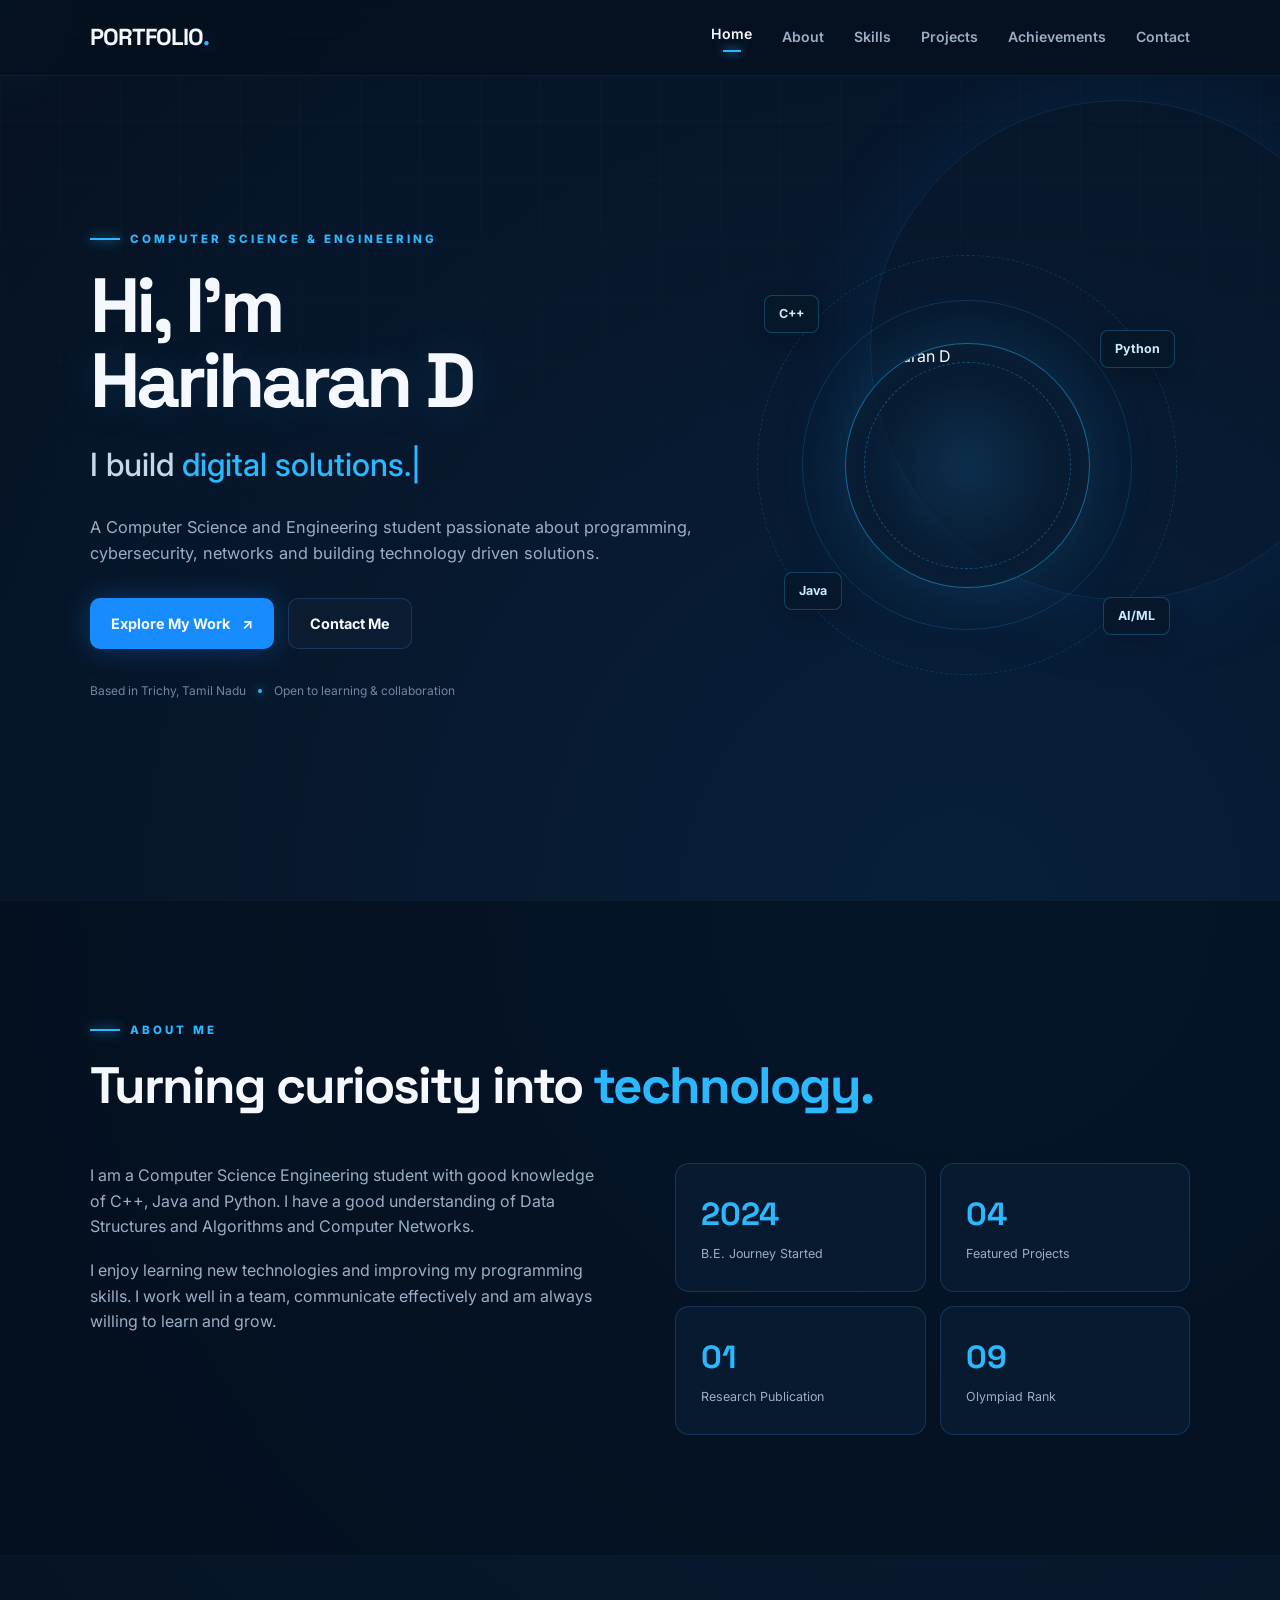
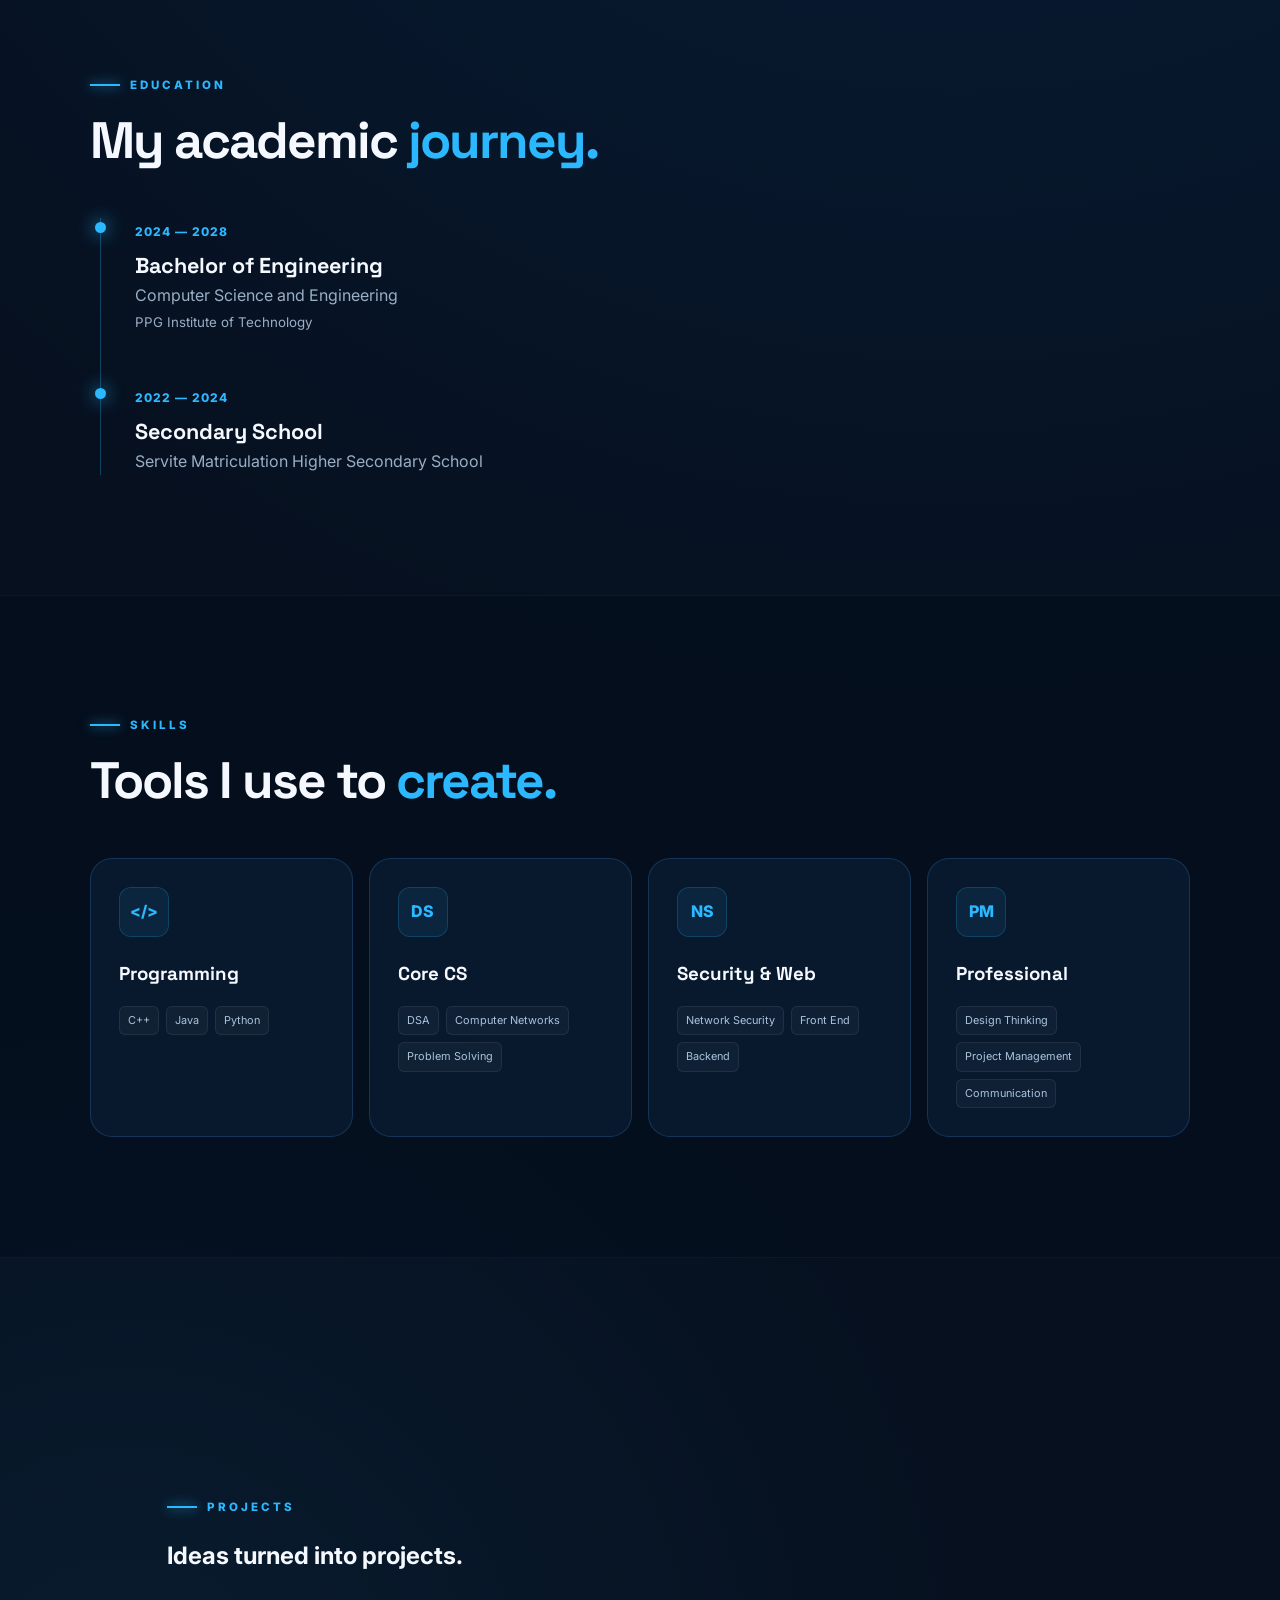
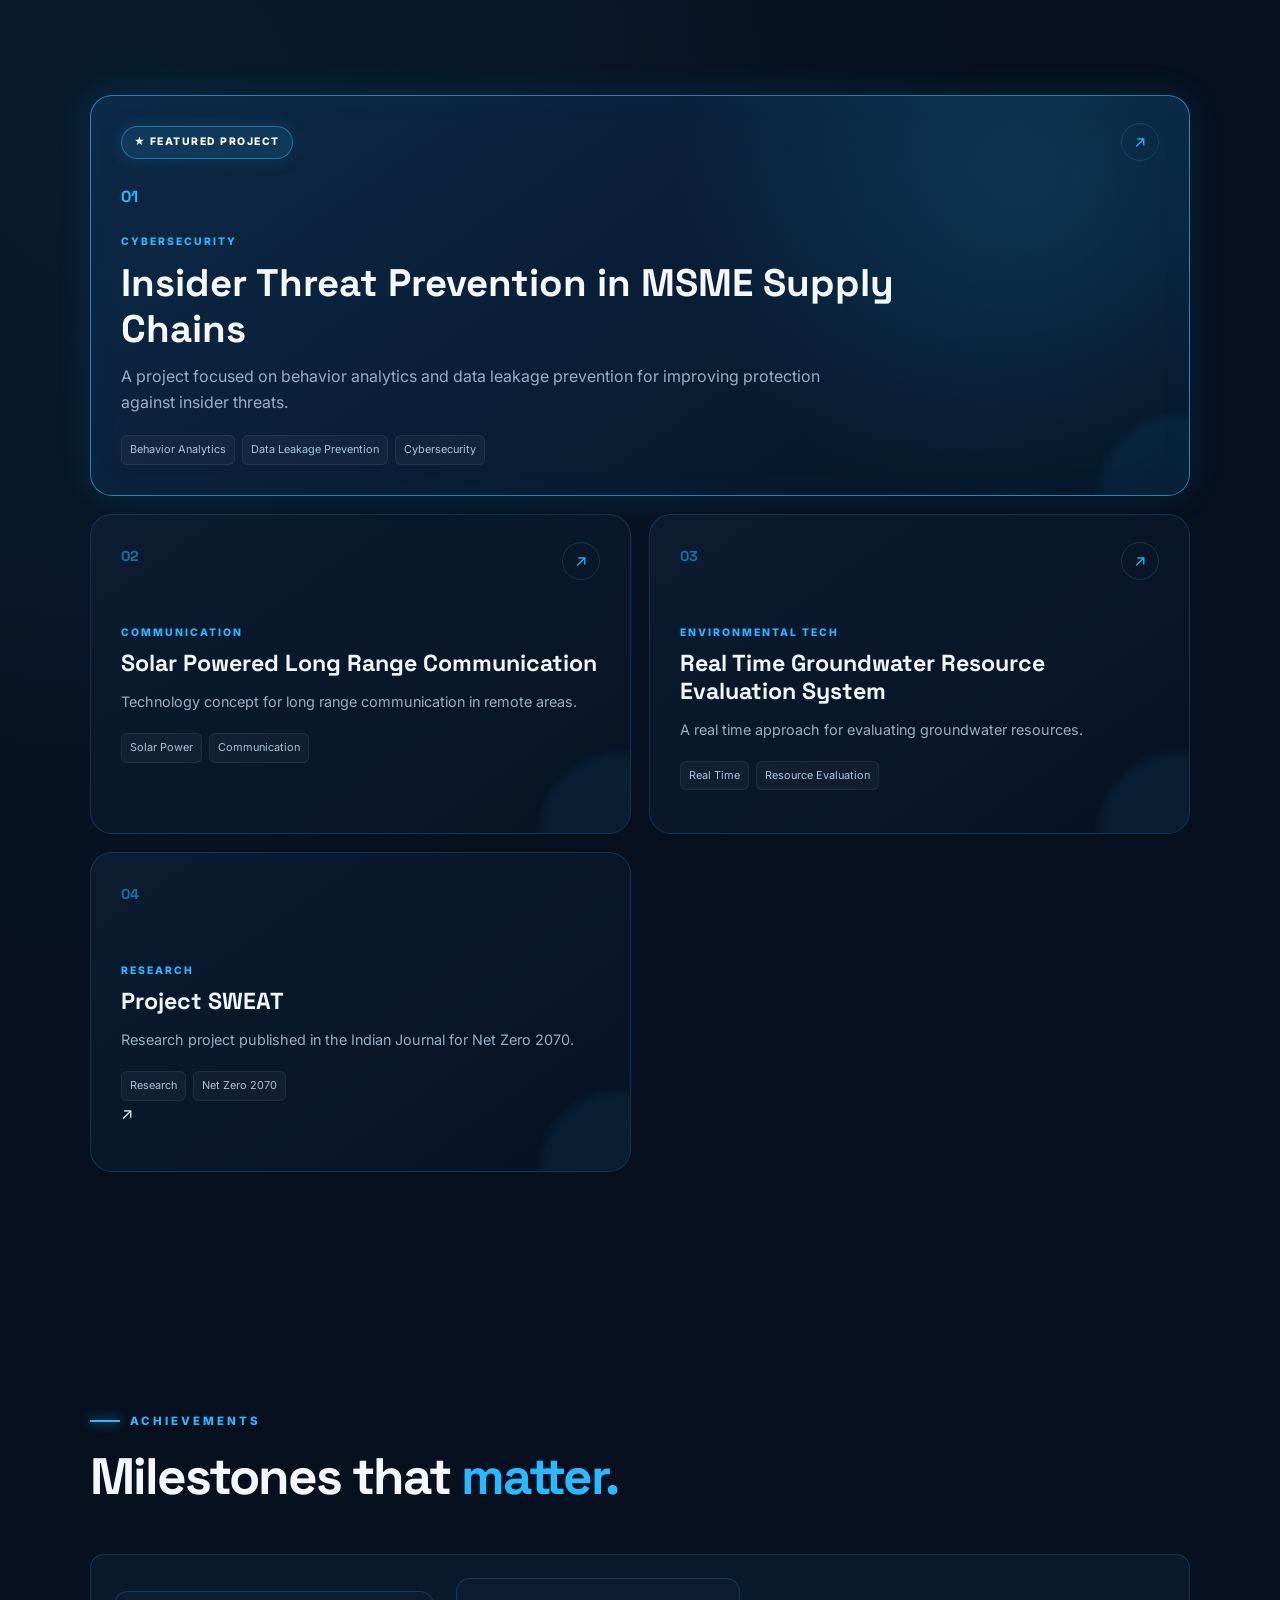
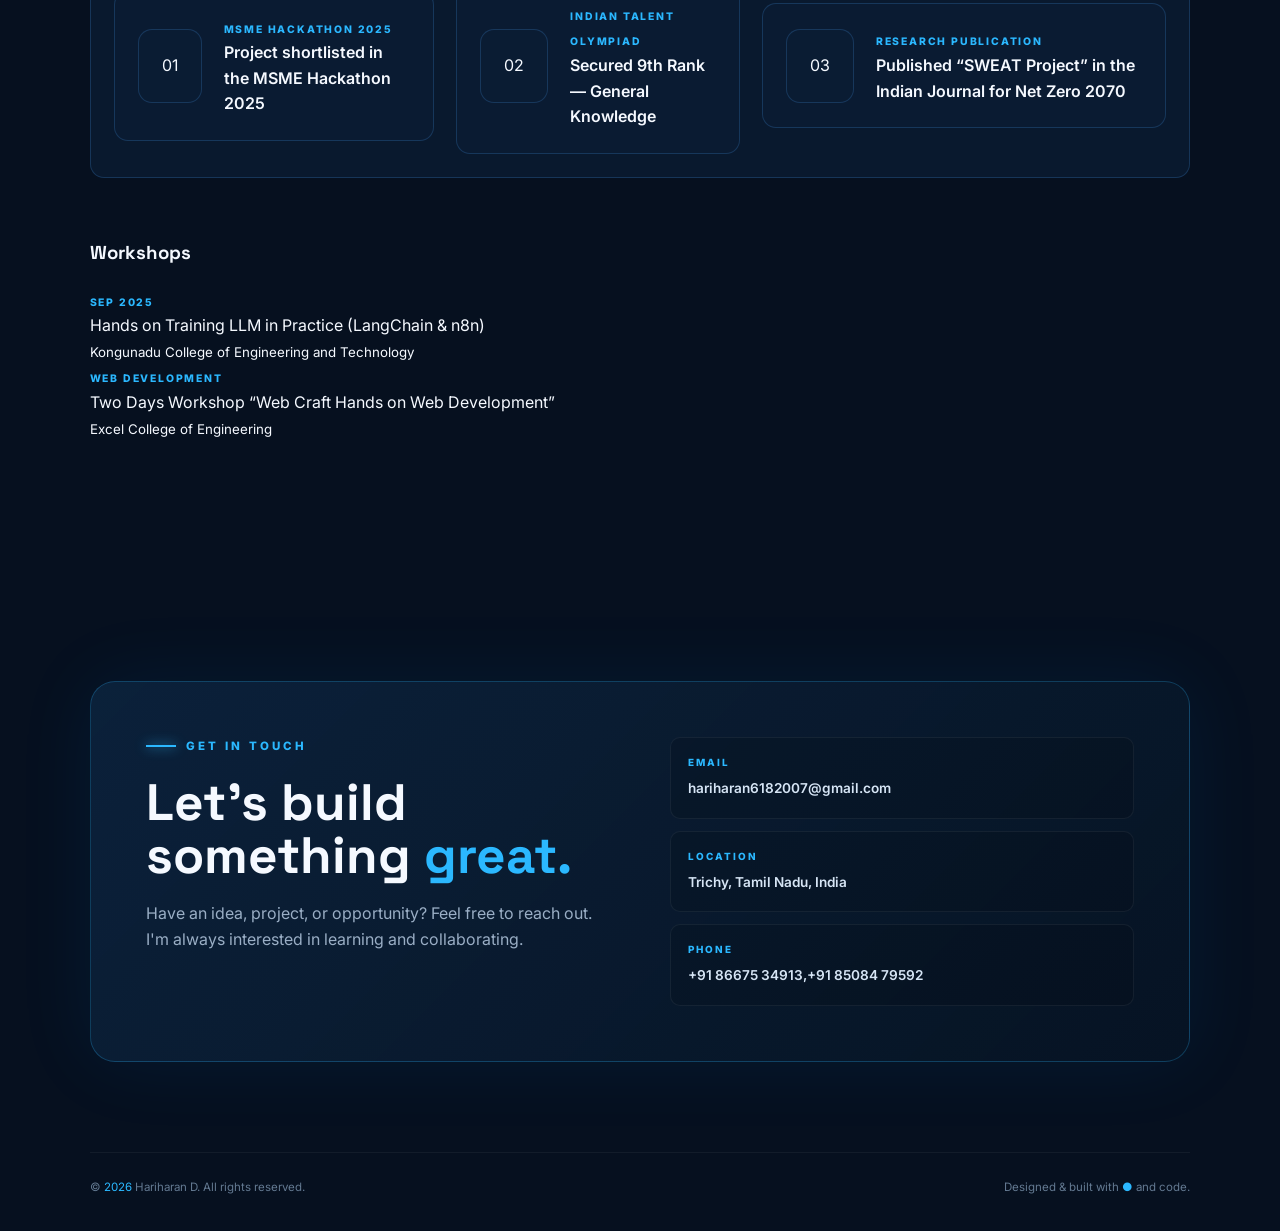
==== index.html @ b992d8aa "Add files via upload" ====
<!DOCTYPE html>
<html lang="en">
<head>
  <meta charset="UTF-8">
  <meta name="viewport" content="width=device-width, initial-scale=1.0">
  <meta name="description" content="Hariharan D - Computer Science and Engineering student portfolio">
  <title>Hariharan D | Portfolio</title>
  <link rel="preconnect" href="https://fonts.googleapis.com">
  <link rel="preconnect" href="https://fonts.gstatic.com" crossorigin>
  <link href="https://fonts.googleapis.com/css2?family=Inter:wght@400;500;600;700;800&family=Space+Grotesk:wght@500;600;700&display=swap" rel="stylesheet">
  <link rel="stylesheet" href="style.css">
</head>
<body>
  <div class="cursor-glow"></div>
  <header class="header">
    <a href="#home" class="logo">PORTFOLIO<span>.</span></a>
    <button class="menu-toggle" aria-label="Toggle navigation">
      <span></span><span></span><span></span>
    </button>
    <nav class="nav">
      <a href="#home" class="active">Home</a>
      <a href="#about">About</a>
      <a href="#skills">Skills</a>
      <a href="#projects">Projects</a>
      <a href="#achievements">Achievements</a>
      <a href="#contact">Contact</a>
    </nav>
  </header>
  <main>
    <!-- HERO -->
    <section id="home" class="hero section">
      <div class="hero-bg-grid"></div>
      <div class="hero-content reveal">
        <p class="eyebrow"><span></span> COMPUTER SCIENCE & ENGINEERING</p>
        <h1>Hi, I'm <strong>Hariharan D</strong></h1>
        <h2>I build <span id="typed-text"></span><span class="typing-cursor">|</span></h2>
        <p class="hero-description">
          A Computer Science and Engineering student passionate about programming,
          cybersecurity, networks and building technology driven solutions.
        </p>
        <div class="hero-buttons">
          <a href="#projects" class="btn btn-primary">Explore My Work <span>↗</span></a>
          <a href="#contact" class="btn btn-outline">Contact Me</a>
        </div>
        <div class="quick-links">
          <span>Based in Trichy, Tamil Nadu</span>
          <span class="dot"></span>
          <span>Open to learning & collaboration</span>
        </div>
      </div>
      <div class="hero-card reveal">
        <div class="orbit orbit-one"></div>
        <div class="orbit orbit-two"></div>
        <div class="profile-core">
          <img src="images/profile.png" alt="Hariharan D" class="profile-image">
          <div class="core-ring"></div>
        </div>
        <div class="floating-tag tag-one">C++</div>
        <div class="floating-tag tag-two">Python</div>
        <div class="floating-tag tag-three">Java</div>
        <div class="floating-tag tag-four">AI/ML</div>
      </div>
    </section>
    <!-- ABOUT -->
    <section id="about" class="section section-alt">
      <div class="section-heading reveal">
        <p class="eyebrow"><span></span> ABOUT ME</p>
        <h2>Turning curiosity into <span>technology.</span></h2>
      </div>
      <div class="about-grid">
        <div class="about-text reveal">
          <p>
            I am a Computer Science Engineering student with good knowledge of
            C++, Java and Python. I have a good understanding of Data Structures
            and Algorithms and Computer Networks.
          </p>
          <p>
            I enjoy learning new technologies and improving my programming skills.
            I work well in a team, communicate effectively and am always willing
            to learn and grow.
          </p>
        </div>
        <div class="about-stats reveal">
          <div class="stat-card">
            <span class="stat-number">2024</span>
            <span class="stat-label">B.E. Journey Started</span>
          </div>
          <div class="stat-card">
            <span class="stat-number">04</span>
            <span class="stat-label">Featured Projects</span>
          </div>
          <div class="stat-card">
            <span class="stat-number">01</span>
            <span class="stat-label">Research Publication</span>
          </div>
          <div class="stat-card">
            <span class="stat-number">09</span>
            <span class="stat-label">Olympiad Rank</span>
          </div>
        </div>
      </div>
    </section>
    <!-- EDUCATION -->
    <section id="education" class="section">
      <div class="section-heading reveal">
        <p class="eyebrow"><span></span> EDUCATION</p>
        <h2>My academic <span>journey.</span></h2>
      </div>
      <div class="timeline reveal">
        <div class="timeline-item">
          <div class="timeline-dot"></div>
          <div class="timeline-content">
            <span class="timeline-year">2024 — 2028</span>
            <h3>Bachelor of Engineering</h3>
            <p>Computer Science and Engineering</p>
            <small>PPG Institute of Technology</small>
          </div>
        </div>
        <div class="timeline-item">
          <div class="timeline-dot"></div>
          <div class="timeline-content">
            <span class="timeline-year">2022 — 2024</span>
            <h3>Secondary School</h3>
            <p>Servite Matriculation Higher Secondary School</p>
          </div>
        </div>
      </div>
    </section>
    <!-- SKILLS -->
    <section id="skills" class="section section-alt">
      <div class="section-heading reveal">
        <p class="eyebrow"><span></span> SKILLS</p>
        <h2>Tools I use to <span>create.</span></h2>
      </div>
      <div class="skills-grid">
        <div class="skill-card reveal">
          <div class="skill-icon">&lt;/&gt;</div>
          <h3>Programming</h3>
          <div class="skill-tags">
            <span>C++</span><span>Java</span><span>Python</span>
          </div>
        </div>
        <div class="skill-card reveal">
          <div class="skill-icon">DS</div>
          <h3>Core CS</h3>
          <div class="skill-tags">
            <span>DSA</span><span>Computer Networks</span><span>Problem Solving</span>
          </div>
        </div>
        <div class="skill-card reveal">
          <div class="skill-icon">NS</div>
          <h3>Security & Web</h3>
          <div class="skill-tags">
            <span>Network Security</span><span>Front End</span><span>Backend</span>
          </div>
        </div>
        <div class="skill-card reveal">
          <div class="skill-icon">PM</div>
          <h3>Professional</h3>
          <div class="skill-tags">
            <span>Design Thinking</span><span>Project Management</span><span>Communication</span>
          </div>
        </div>
      </div>
    </section>
    <!-- PROJECTS -->
    <section id="projects" class="section">
      <div class="section heading reveal">
        <p class="eyebrow"><span></span> PROJECTS</p>
        <h2>Ideas turned into <span>projects.</span></h2>
      </div>
      <div class="projects-grid">
        <article class="project-card featured reveal">
    <div class="featured-badge">★ FEATURED PROJECT</div>
    <div class="project-number">01</div>
          <div class="project-content">
            <span class="project-category">CYBERSECURITY</span>
            <h3>Insider Threat Prevention in MSME Supply Chains</h3>
            <p>
              A project focused on behavior analytics and data leakage prevention
              for improving protection against insider threats.
            </p>
            <div class="project-tags">
              <span>Behavior Analytics</span>
              <span>Data Leakage Prevention</span>
              <span>Cybersecurity</span>
            </div>
          </div>
          <div class="project-arrow">↗</div>
        </article>
        <article class="project-card reveal">
          <div class="project-number">02</div>
          <div class="project-content">
            <span class="project-category">COMMUNICATION</span>
            <h3>Solar Powered Long Range Communication</h3>
            <p>Technology concept for long range communication in remote areas.</p>
            <div class="project-tags">
              <span>Solar Power</span><span>Communication</span>
            </div>
          </div>
          <div class="project-arrow">↗</div>
        </article>
        <article class="project-card reveal">
          <div class="project-number">03</div>
          <div class="project-content">
            <span class="project-category">ENVIRONMENTAL TECH</span>
            <h3>Real Time Groundwater Resource Evaluation System</h3>
            <p>A real time approach for evaluating groundwater resources.</p>
            <div class="project-tags">
              <span>Real Time</span><span>Resource Evaluation</span>
            </div>
          </div>
          <div class="project-arrow">↗</div>
        </article>
        <article class="project-card reveal">
          <div class="project-number">04</div>
          <div class="project-content">
            <span class="project-category">RESEARCH</span>
            <h3>Project SWEAT</h3>
            <p>
              Research project published in the Indian Journal for Net Zero 2070.
            </p>
            <div class="project-tags">
              <span>Research</span><span>Net Zero 2070</span>
            </div>
          </div>
          <div class="project arrow">↗</div>
        </article>
      </div>
    </section>
    <!-- ACHIEVEMENTS -->
    <section id="achievements" class="section section alt">
      <div class="section-heading reveal">
        <p class="eyebrow"><span></span> ACHIEVEMENTS</p>
        <h2>Milestones that <span>matter.</span></h2>
      </div>
      <div class="achievement list">
        <div class="achievement reveal">
          <div class="achievement icon">01</div>
          <div>
            <span>MSME HACKATHON 2025</span>
            <h3>Project shortlisted in the MSME Hackathon 2025</h3>
          </div>
        </div>
        <div class="achievement reveal">
          <div class="achievement icon">02</div>
          <div>
            <span>INDIAN TALENT OLYMPIAD</span>
            <h3>Secured 9th Rank — General Knowledge</h3>
          </div>
        </div>
        <div class="achievement reveal">
          <div class="achievement icon">03</div>
          <div>
            <span>RESEARCH PUBLICATION</span>
            <h3>Published “SWEAT Project” in the Indian Journal for Net Zero 2070</h3>
          </div>
        </div>
      </div>
      <div class="workshops reveal">
        <h3>Workshops</h3>
        <div class="workshop grid">
          <div>
            <span>SEP 2025</span>
            <p>Hands on Training LLM in Practice (LangChain & n8n)</p>
            <small>Kongunadu College of Engineering and Technology</small>
          </div>
          <div>
            <span>WEB DEVELOPMENT</span>
            <p>Two Days Workshop  “Web Craft Hands on Web Development”</p>
            <small>Excel College of Engineering</small>
          </div>
        </div>
      </div>
    </section>
    <!-- CONTACT -->
    <section id="contact" class="section contact-section">
      <div class="contact-box reveal">
        <div class="contact-copy">
          <p class="eyebrow"><span></span> GET IN TOUCH</p>
          <h2>Let's build something <span>great.</span></h2>
          <p>
            Have an idea, project, or opportunity? Feel free to reach out.
            I'm always interested in learning and collaborating.
          </p>
        </div>
        <div class="contact-details">
          <a href="mailto:hariharan6182007@gmail.com" class="contact-item">
            <span class="contact-label">EMAIL</span>
            <strong>hariharan6182007@gmail.com</strong>
          </a>
          <div class="contact-item">
            <span class="contact-label">LOCATION</span>
            <strong>Trichy, Tamil Nadu, India</strong>
          </div>
          <div class="contact-item">
            <span class="contact-label">PHONE</span>
            <strong>+91 86675 34913,+91 85084 79592</strong>
          </div>
        </div>
      </div>
    </section>
  </main>
  <footer class="footer">
    <div>© <span id="year"></span> Hariharan D. All rights reserved.</div>
    <div>Designed & built with <span>●</span> and code.</div>
  </footer>
  <script src="script.js"></script>
</body>
</html>
---- style.css ----
:root {
  --bg:#06101f; --bg-soft:#09182b; --card:rgba(12,30,53,.72); --blue:#168cff;
  --neon:#2bb8ff; --white:#f5f9ff; --muted:#9aaec5; --border:rgba(74,163,255,.2);
  --shadow:0 20px 60px rgba(0,100,255,.12); --radius:22px;
}
*{margin:0;padding:0;box-sizing:border-box;scroll-behavior:smooth}
html{overflow-x:hidden} body{background:radial-gradient(circle at 75% 15%,rgba(22,140,255,.12),transparent 28%),radial-gradient(circle at 10% 55%,rgba(43,184,255,.07),transparent 25%),var(--bg);color:var(--white);font-family:"Inter",sans-serif;line-height:1.6;overflow-x:hidden}
body::before{content:"";position:fixed;inset:0;pointer-events:none;background-image:linear-gradient(rgba(255,255,255,.018) 1px,transparent 1px),linear-gradient(90deg,rgba(255,255,255,.018) 1px,transparent 1px);background-size:60px 60px;mask-image:linear-gradient(to bottom,black,transparent 85%);z-index:-1}
a{color:inherit;text-decoration:none}
.header{position:fixed;top:0;left:0;width:100%;height:76px;padding:0 7%;display:flex;align-items:center;justify-content:space-between;background:rgba(6,16,31,.76);backdrop-filter:blur(18px);border-bottom:1px solid rgba(255,255,255,.05);z-index:1000}
.logo{font-family:"Space Grotesk",sans-serif;font-size:1.45rem;font-weight:700;letter-spacing:-1px}.logo span{color:var(--neon);text-shadow:0 0 18px rgba(43,184,255,.75)}
.nav{display:flex;align-items:center;gap:30px}.nav a{color:var(--muted);font-size:.88rem;font-weight:600;transition:.25s}.nav a:hover,.nav a.active{color:var(--white)}.nav a.active::after{content:"";display:block;width:18px;height:2px;margin:4px auto 0;background:var(--neon);box-shadow:0 0 10px var(--neon)}
.menu-toggle{display:none;background:none;border:0;cursor:pointer}.menu-toggle span{display:block;width:26px;height:2px;margin:5px;background:var(--white)}
.section{position:relative;width:min(1180px,86%);margin:auto;padding:120px 0}.hero{min-height:100vh;display:grid;grid-template-columns:1.15fr .85fr;align-items:center;gap:50px;padding-top:150px}.hero-bg-grid{position:absolute;width:500px;height:500px;right:-180px;top:100px;border:1px solid rgba(43,184,255,.13);border-radius:50%;box-shadow:0 0 100px rgba(22,140,255,.1)}
.hero-content{position:relative;z-index:2}.eyebrow{color:var(--neon);font-size:.72rem;letter-spacing:3px;font-weight:800;display:flex;align-items:center;gap:10px;margin-bottom:20px}.eyebrow span{width:30px;height:2px;background:var(--neon);box-shadow:0 0 12px var(--neon)}
.hero h1{font-family:"Space Grotesk",sans-serif;font-size:clamp(3rem,6vw,5.8rem);line-height:.98;letter-spacing:-4px;margin-bottom:20px}.hero h1 strong{display:block;color:var(--white);text-shadow:0 0 40px rgba(43,184,255,.15)}.hero h2{color:#c5d7eb;font-size:clamp(1.35rem,2.5vw,2rem);font-weight:500;margin-bottom:24px}.hero h2 span:first-of-type{color:var(--neon)}.typing-cursor{color:var(--neon);animation:blink .7s infinite}@keyframes blink{50%{opacity:0}}
.hero-description{max-width:640px;color:var(--muted);font-size:1.02rem;margin-bottom:32px}.hero-buttons{display:flex;gap:14px;flex-wrap:wrap}.btn{display:inline-flex;align-items:center;gap:12px;padding:13px 21px;border-radius:10px;font-weight:700;font-size:.9rem;transition:.3s}.btn-primary{background:var(--blue);box-shadow:0 0 28px rgba(22,140,255,.3)}.btn-primary:hover{transform:translateY(-3px);box-shadow:0 0 38px rgba(43,184,255,.5)}.btn-outline{border:1px solid var(--border);color:var(--white);background:rgba(255,255,255,.02)}.btn-outline:hover{border-color:var(--neon);background:rgba(43,184,255,.06)}
.quick-links{display:flex;align-items:center;gap:12px;margin-top:32px;color:#7087a0;font-size:.75rem}.dot{width:4px;height:4px;background:var(--neon);border-radius:50%;box-shadow:0 0 10px var(--neon)}
.hero-card{position:relative;min-height:450px;display:grid;place-items:center}.profile-core{width:245px;height:245px;display:grid;place-items:center;border:1px solid rgba(43,184,255,.5);border-radius:50%;background:radial-gradient(circle,rgba(43,184,255,.13),rgba(9,24,43,.7) 65%);box-shadow:0 0 70px rgba(43,184,255,.16),inset 0 0 50px rgba(43,184,255,.08);position:relative;z-index:2;overflow:hidden}.profile-image{width:100%;height:100%;border-radius:50%;object-fit:cover;object-position:center top;display:block}.initials{display:none}.core-ring{position:absolute;inset:18px;border:1px dashed rgba(43,184,255,.35);border-radius:50%;animation:spin 18s linear infinite;pointer-events:none}@keyframes spin{to{transform:rotate(360deg)}}
.orbit{position:absolute;border:1px solid rgba(43,184,255,.18);border-radius:50%}.orbit-one{width:330px;height:330px}.orbit-two{width:420px;height:420px;border-style:dashed}.floating-tag{position:absolute;padding:8px 14px;border:1px solid rgba(43,184,255,.28);border-radius:8px;background:rgba(8,24,43,.9);color:#cceaff;font-size:.78rem;font-weight:700;box-shadow:0 8px 25px rgba(0,0,0,.2);animation:float 4s ease-in-out infinite}.tag-one{top:55px;left:20px}.tag-two{top:90px;right:15px;animation-delay:.7s}.tag-three{bottom:80px;left:40px;animation-delay:1.3s}.tag-four{bottom:55px;right:20px;animation-delay:1.9s}@keyframes float{50%{transform:translateY(-10px)}}
.section-alt{width:100%;padding-left:7%;padding-right:7%;background:rgba(5,15,28,.58);border-top:1px solid rgba(255,255,255,.035);border-bottom:1px solid rgba(255,255,255,.035)}.section-alt>*{width:min(1180px,100%);margin-left:auto;margin-right:auto}.section-heading{margin-bottom:50px}.section-heading h2{font-family:"Space Grotesk",sans-serif;font-size:clamp(2rem,4vw,3.4rem);line-height:1.05;letter-spacing:-2px}.section-heading h2 span{color:var(--neon)}
.about-grid{display:grid;grid-template-columns:1fr 1fr;gap:70px;align-items:start}.about-text p{color:var(--muted);font-size:1rem;margin-bottom:18px;max-width:620px}.about-stats{display:grid;grid-template-columns:repeat(2,1fr);gap:14px}.stat-card{padding:25px;border:1px solid var(--border);background:var(--card);border-radius:14px}.stat-number{display:block;font-family:"Space Grotesk",sans-serif;font-size:2rem;color:var(--neon);font-weight:700}.stat-label{color:var(--muted);font-size:.78rem}
.timeline{position:relative;max-width:820px;margin-left:10px;padding-left:34px;border-left:1px solid rgba(43,184,255,.3)}.timeline-item{position:relative;margin-bottom:50px}.timeline-item:last-child{margin-bottom:0}.timeline-dot{position:absolute;left:-40px;top:4px;width:11px;height:11px;background:var(--neon);border-radius:50%;box-shadow:0 0 18px var(--neon)}.timeline-year{color:var(--neon);font-size:.75rem;font-weight:800;letter-spacing:1px}.timeline-content h3{font-family:"Space Grotesk",sans-serif;font-size:1.35rem;margin-top:5px}.timeline-content p,.timeline-content small{color:var(--muted)}
.skills-grid{display:grid;grid-template-columns:repeat(4,1fr);gap:16px}.skill-card{padding:28px;border:1px solid var(--border);background:var(--card);border-radius:var(--radius);transition:.3s}.skill-card:hover,.project-card:hover,.stat-card:hover{transform:translateY(-7px);border-color:rgba(43,184,255,.5);box-shadow:var(--shadow)}.skill-icon{width:50px;height:50px;display:grid;place-items:center;border-radius:12px;color:var(--neon);background:rgba(43,184,255,.08);border:1px solid rgba(43,184,255,.2);font-weight:800;margin-bottom:22px}.skill-card h3{margin-bottom:17px;font-family:"Space Grotesk",sans-serif}.skill-tags,.project-tags{display:flex;flex-wrap:wrap;gap:7px}.skill-tags span,.project-tags span{color:#a9c4dc;background:rgba(255,255,255,.035);border:1px solid rgba(255,255,255,.07);padding:5px 8px;border-radius:6px;font-size:.68rem}
.projects-grid{display:grid;grid-template-columns:repeat(2,1fr);gap:18px}.project-card{position:relative;min-height:320px;padding:30px;overflow:hidden;border:1px solid var(--border);background:linear-gradient(145deg,rgba(12,30,53,.82),rgba(7,20,36,.75));border-radius:var(--radius);transition:.35s}.project-card.featured{grid-column:span 2;min-height:290px}.project-card::after{content:"";position:absolute;width:160px;height:160px;right:-70px;bottom:-80px;background:var(--neon);opacity:.07;border-radius:50%;filter:blur(5px)}.project-number{color:rgba(43,184,255,.55);font-family:"Space Grotesk",sans-serif;font-weight:700;font-size:.9rem;margin-bottom:50px}.project-category{color:var(--neon);font-size:.65rem;letter-spacing:2px;font-weight:800}.project-content h3{max-width:600px;margin:7px 0 12px;font-family:"Space Grotesk",sans-serif;font-size:1.45rem;line-height:1.2}.project-content p{max-width:620px;color:var(--muted);font-size:.9rem;margin-bottom:20px}.project-arrow{position:absolute;top:27px;right:30px;width:38px;height:38px;display:grid;place-items:center;border:1px solid var(--border);border-radius:50%;color:var(--neon)}
.achievement-list{display:grid;gap:12px}.achievement{display:flex;align-items:center;gap:22px;padding:23px;border:1px solid var(--border);background:var(--card);border-radius:14px}.achievement-icon{min-width:46px;height:46px;display:grid;place-items:center;border:1px solid rgba(43,184,255,.3);border-radius:10px;color:var(--neon);font-size:.75rem;font-weight:800}.achievement span,.workshops span{color:var(--neon);font-size:.65rem;letter-spacing:1.8px;font-weight:800}.achievement h3{font-size:1rem;font-weight:600}.workshops{margin-top:60px}.workshops>h3{font-family:"Space Grotesk",sans-serif;margin-bottom:20px}.workshop-grid{display:grid;grid-template-columns:1fr 1fr;gap:15px}.workshop-grid>div{padding:23px;border:1px solid var(--border);border-radius:14px;background:rgba(255,255,255,.015)}.workshop-grid p{margin:8px 0;font-weight:600}.workshop-grid small{color:var(--muted)}
.contact-section{padding-bottom:90px}.contact-box{display:grid;grid-template-columns:1fr 1fr;gap:60px;padding:55px;border:1px solid rgba(43,184,255,.25);background:linear-gradient(135deg,rgba(13,39,68,.75),rgba(7,20,36,.9));border-radius:25px;box-shadow:0 0 80px rgba(22,140,255,.08)}.contact-copy h2{font-family:"Space Grotesk",sans-serif;font-size:clamp(2rem,4vw,3.2rem);line-height:1.05;margin-bottom:18px}.contact-copy h2 span{color:var(--neon)}.contact-copy>p:last-child{color:var(--muted);max-width:500px}.contact-details{display:grid;gap:12px;align-content:center}.contact-item{padding:17px;border:1px solid rgba(255,255,255,.06);border-radius:10px;background:rgba(0,0,0,.12)}.contact-item:hover{border-color:rgba(43,184,255,.3)}.contact-label{display:block;color:var(--neon);font-size:.62rem;letter-spacing:2px;font-weight:800;margin-bottom:4px}.contact-item strong{font-size:.85rem;font-weight:600;color:#d6e5f5}
.footer{width:86%;margin:auto;padding:25px 0 35px;display:flex;justify-content:space-between;color:#637991;font-size:.72rem;border-top:1px solid rgba(255,255,255,.05)}.footer span{color:var(--neon)}.reveal{opacity:0;transform:translateY(25px);transition:opacity .8s ease,transform .8s ease}.reveal.visible{opacity:1;transform:translateY(0)}.cursor-glow{position:fixed;width:250px;height:250px;pointer-events:none;border-radius:50%;background:radial-gradient(circle,rgba(43,184,255,.06),transparent 65%);transform:translate(-50%,-50%);z-index:-1}
@media(max-width:950px){.nav{gap:17px}.skills-grid{grid-template-columns:repeat(2,1fr)}.hero{grid-template-columns:1fr;padding-top:140px}.hero-card{min-height:380px}}
@media(max-width:720px){.header{padding:0 6%}.menu-toggle{display:block}.nav{position:absolute;top:76px;left:0;width:100%;padding:25px 7%;display:none;flex-direction:column;align-items:flex-start;background:rgba(6,16,31,.97);border-bottom:1px solid var(--border)}.nav.open{display:flex}.section,.section-alt{width:88%;padding-top:90px;padding-bottom:90px;padding-left:0;padding-right:0}.hero{min-height:auto;padding-top:130px}.hero h1{font-size:clamp(2.8rem,14vw,4.4rem);letter-spacing:-3px}.hero-card{min-height:330px}.profile-core{width:190px;height:190px}.orbit-one{width:260px;height:260px}.orbit-two{width:330px;height:330px}.about-grid,.contact-box{grid-template-columns:1fr;gap:35px}.projects-grid{grid-template-columns:1fr}.project-card.featured{grid-column:span 1}.skills-grid,.workshop-grid{grid-template-columns:1fr}.contact-box{padding:30px}.footer{width:88%;flex-direction:column;gap:7px}}
@media(max-width:430px){.about-stats{grid-template-columns:1fr}.quick-links{flex-direction:column;align-items:flex-start}.dot{display:none}.floating-tag{font-size:.65rem;padding:6px 9px}.tag-one{left:0}.tag-two{right:0}.tag-three{left:10px}.tag-four{right:5px}}
/* =========================
   FEATURED PROJECT
   ========================= */
.project-card.featured {
    grid-column: span 2;
    min-height: 360px;
    border: 1px solid rgba(43, 184, 255, 0.65);
    background:
        radial-gradient(
            circle at 85% 20%,
            rgba(43, 184, 255, 0.16),
            transparent 35%
        ),
        linear-gradient(
            145deg,
            rgba(14, 42, 72, 0.95),
            rgba(5, 20, 38, 0.92)
        );
    box-shadow:
        0 0 35px rgba(43, 184, 255, 0.12),
        inset 0 0 40px rgba(43, 184, 255, 0.03);
}
.project-card.featured:hover {
    transform: translateY(-10px);
    border-color: #2bb8ff;
    box-shadow:
        0 0 25px rgba(43, 184, 255, 0.35),
        0 0 70px rgba(43, 184, 255, 0.18);
}
.featured-badge {
    display: inline-flex;
    align-items: center;
    gap: 7px;
    padding: 7px 12px;
    margin-bottom: 25px;
    color: #ffffff;
    background: rgba(43, 184, 255, 0.12);
    border: 1px solid rgba(43, 184, 255, 0.5);
    border-radius: 20px;

    font-size: 0.65rem;
    font-weight: 800;
    letter-spacing: 1.5px;

    box-shadow: 0 0 18px rgba(43, 184, 255, 0.15);
}
.project-card.featured .project-number {
    margin-bottom: 18px;
    font-size: 1rem;
    color: #2bb8ff;
}
.project-card.featured .project-content h3 {
    font-size: clamp(1.8rem, 3vw, 2.5rem);
    max-width: 800px;
}
.project-card.featured .project-content p {
    font-size: 1rem;
    max-width: 720px;
}
.project-card:not(.featured) {
    transition: 0.35s ease;
}
.project-card:not(.featured):hover {
    transform: translateY(-8px);
    border-color: rgba(43, 184, 255, 0.45);
    box-shadow: 0 15px 45px rgba(43, 184, 255, 0.12);
}
/* Mobile */
@media (max-width: 720px) {
    .project-card.featured {
        grid-column: span 1;
        min-height: 340px;
    }

    .project-card.featured .project-content h3 {
        font-size: 1.6rem;
    }
}
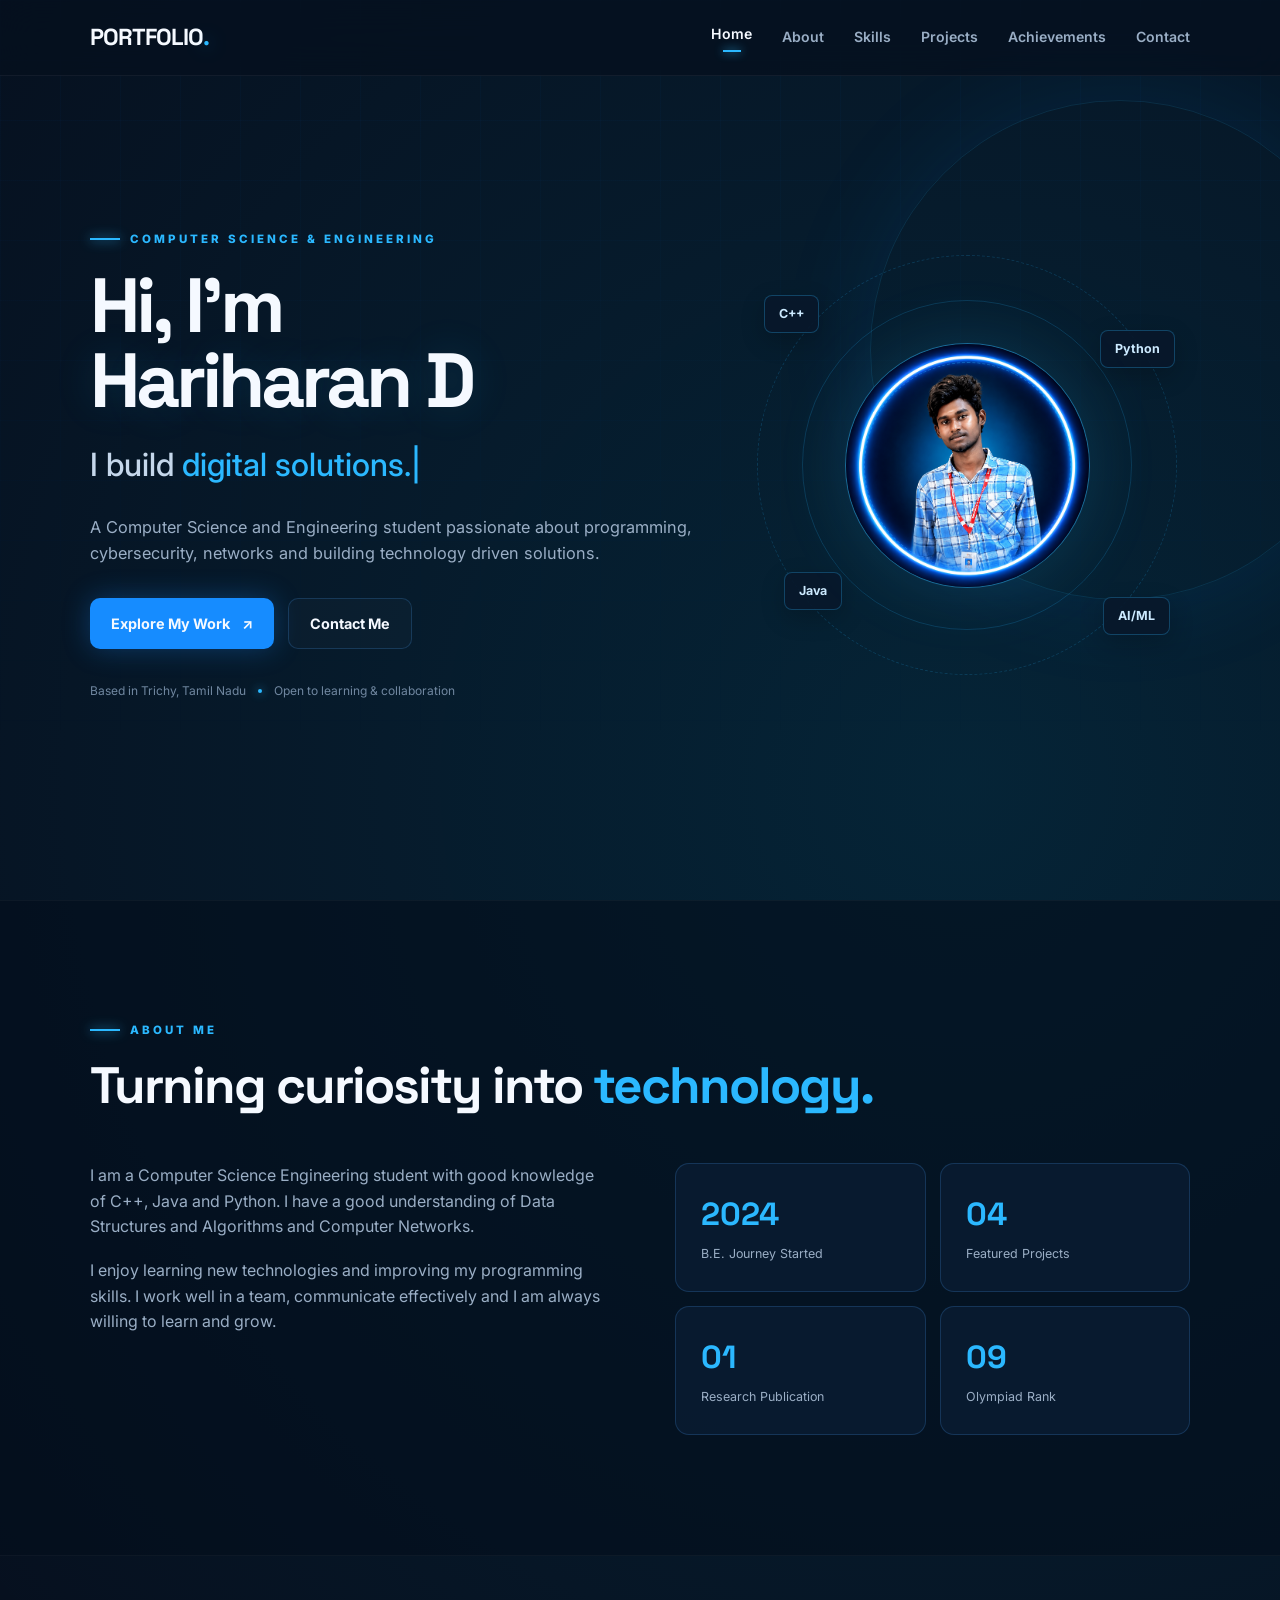
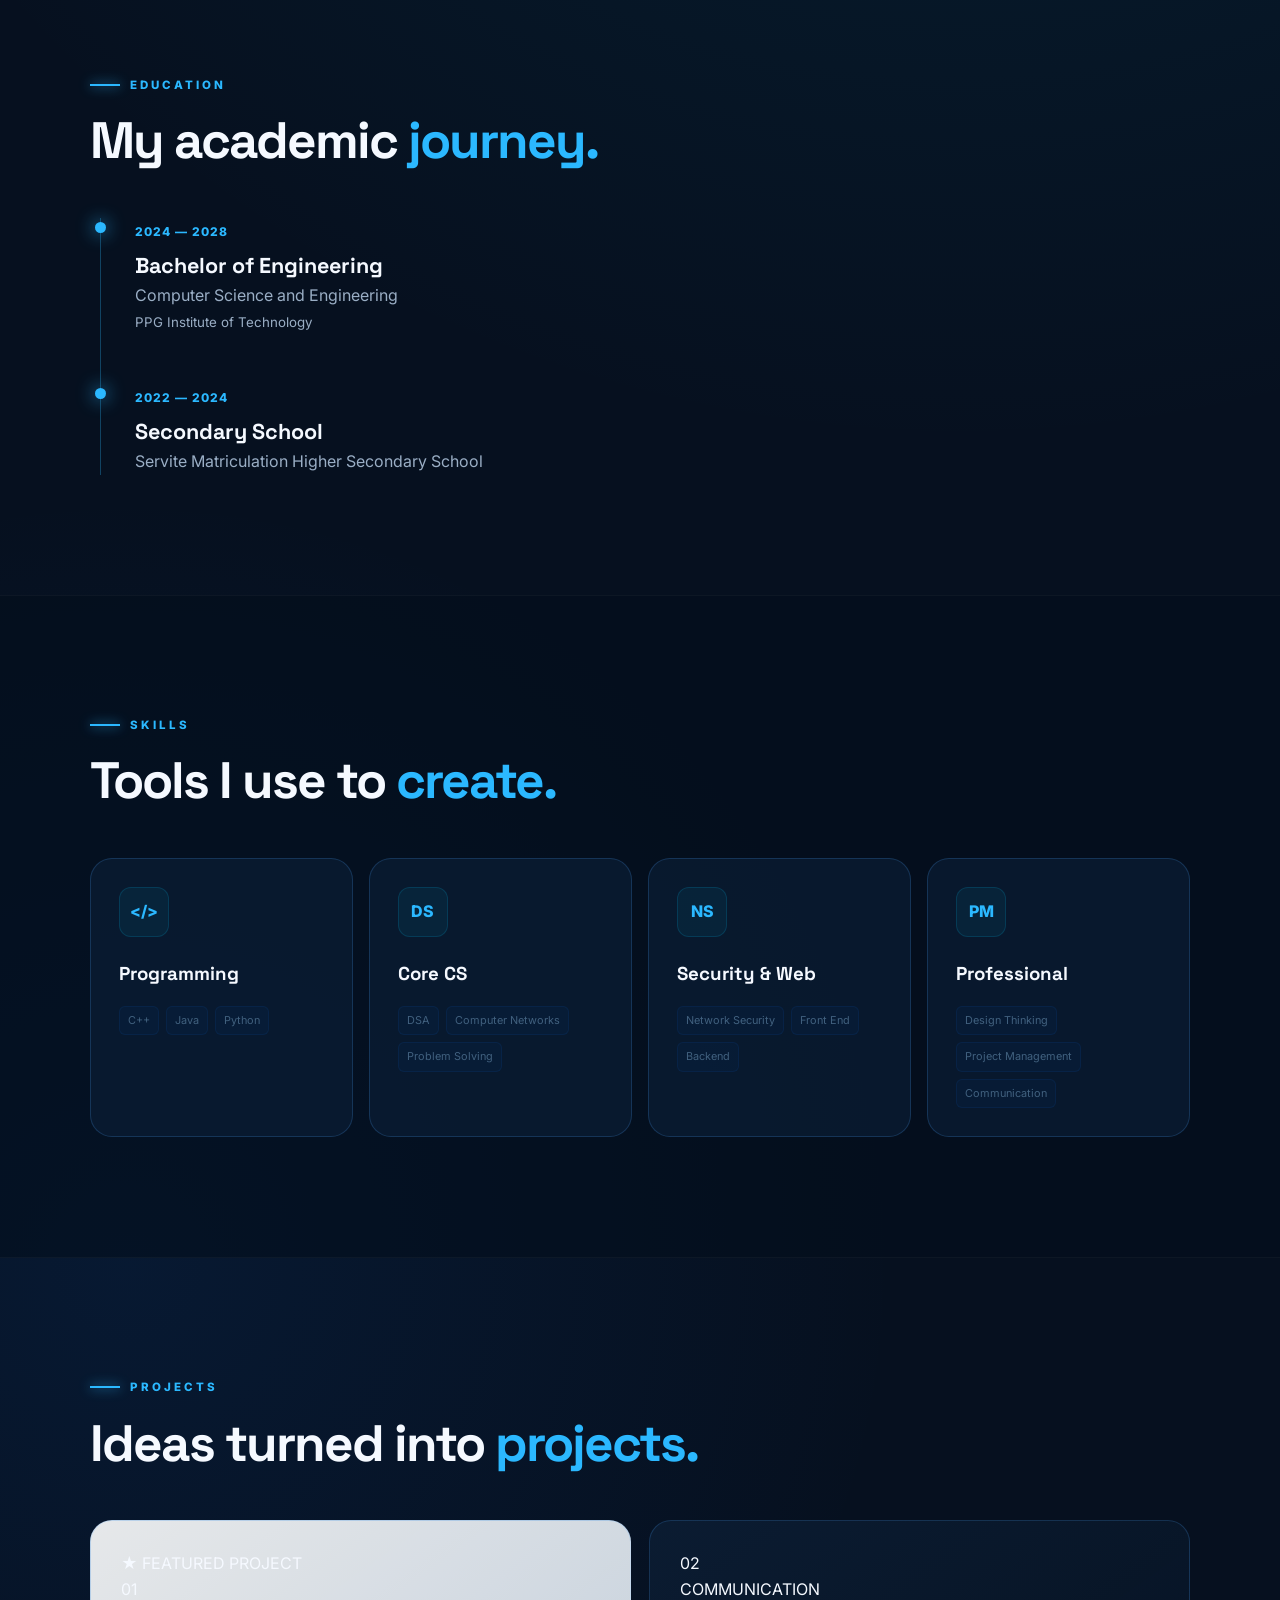
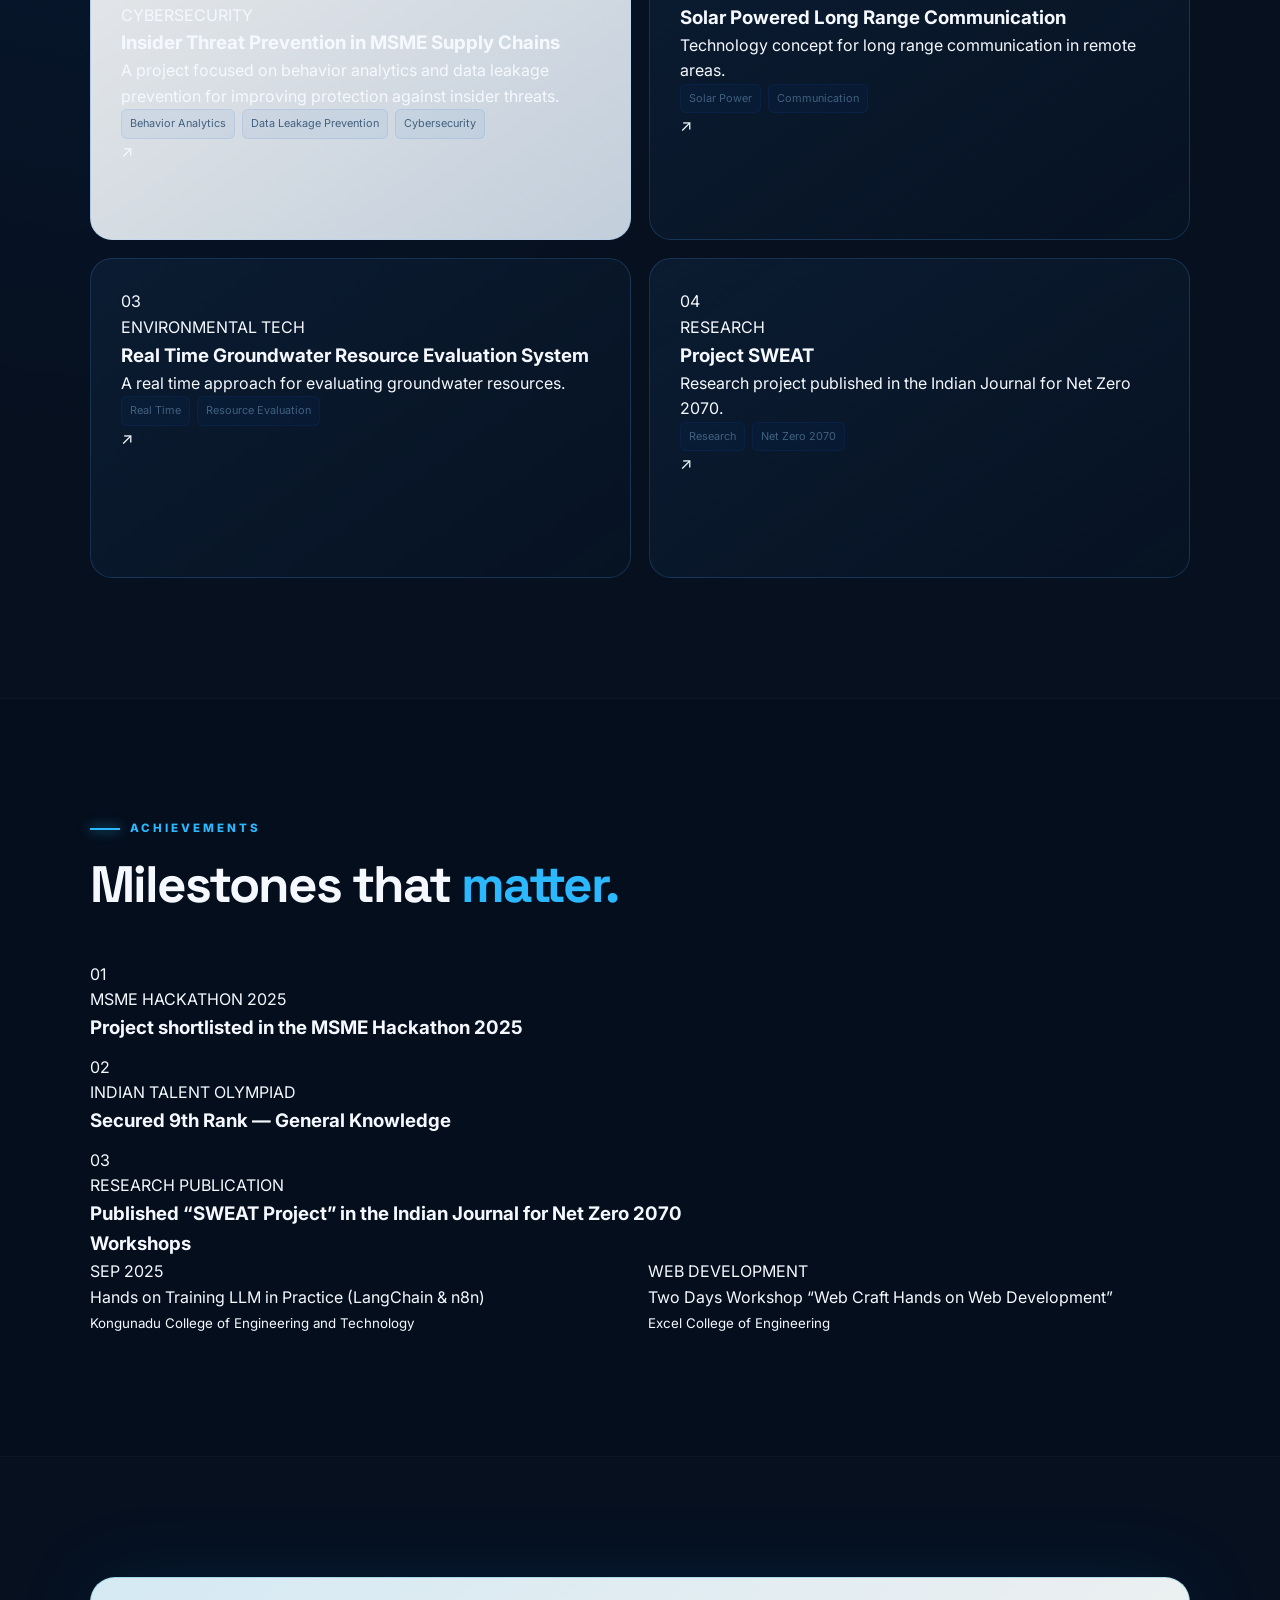
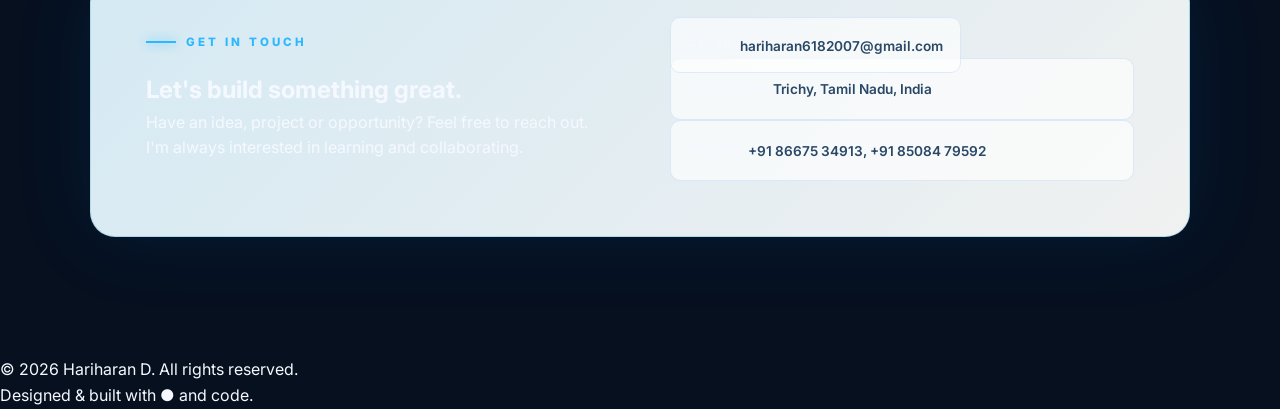
==== commit 512ad793: "Improve portfolio dark theme and responsive layout - Restore consistent dark theme styling - Fix bro" ====
--- a/index.html
+++ b/index.html
@@ -76,7 +76,7 @@
           </p>
           <p>
             I enjoy learning new technologies and improving my programming skills.
-            I work well in a team, communicate effectively and am always willing
+            I work well in a team, communicate effectively and I am always willing
             to learn and grow.
           </p>
         </div>
@@ -165,7 +165,7 @@
     </section>
     <!-- PROJECTS -->
     <section id="projects" class="section">
-      <div class="section heading reveal">
+      <div class="section-heading reveal">
         <p class="eyebrow"><span></span> PROJECTS</p>
         <h2>Ideas turned into <span>projects.</span></h2>
       </div>
@@ -224,33 +224,33 @@
               <span>Research</span><span>Net Zero 2070</span>
             </div>
           </div>
-          <div class="project arrow">↗</div>
+          <div class="project-arrow">↗</div>
         </article>
       </div>
     </section>
     <!-- ACHIEVEMENTS -->
-    <section id="achievements" class="section section alt">
+    <section id="achievements" class="section section-alt">
       <div class="section-heading reveal">
         <p class="eyebrow"><span></span> ACHIEVEMENTS</p>
         <h2>Milestones that <span>matter.</span></h2>
       </div>
-      <div class="achievement list">
+      <div class="achievement-list">
         <div class="achievement reveal">
-          <div class="achievement icon">01</div>
+          <div class="achievement-icon">01</div>
           <div>
             <span>MSME HACKATHON 2025</span>
             <h3>Project shortlisted in the MSME Hackathon 2025</h3>
           </div>
         </div>
         <div class="achievement reveal">
-          <div class="achievement icon">02</div>
+          <div class="achievement-icon">02</div>
           <div>
             <span>INDIAN TALENT OLYMPIAD</span>
             <h3>Secured 9th Rank — General Knowledge</h3>
           </div>
         </div>
         <div class="achievement reveal">
-          <div class="achievement icon">03</div>
+          <div class="achievement-icon">03</div>
           <div>
             <span>RESEARCH PUBLICATION</span>
             <h3>Published “SWEAT Project” in the Indian Journal for Net Zero 2070</h3>
@@ -259,7 +259,7 @@
       </div>
       <div class="workshops reveal">
         <h3>Workshops</h3>
-        <div class="workshop grid">
+        <div class="workshop-grid">
           <div>
             <span>SEP 2025</span>
             <p>Hands on Training LLM in Practice (LangChain & n8n)</p>
@@ -280,7 +280,7 @@
           <p class="eyebrow"><span></span> GET IN TOUCH</p>
           <h2>Let's build something <span>great.</span></h2>
           <p>
-            Have an idea, project, or opportunity? Feel free to reach out.
+            Have an idea, project or opportunity? Feel free to reach out.
             I'm always interested in learning and collaborating.
           </p>
         </div>
@@ -295,7 +295,7 @@
           </div>
           <div class="contact-item">
             <span class="contact-label">PHONE</span>
-            <strong>+91 86675 34913,+91 85084 79592</strong>
+            <strong>+91 86675 34913, +91 85084 79592</strong>
           </div>
         </div>
       </div>
--- a/style.css
+++ b/style.css
@@ -1,27 +1,39 @@
  :root {
   --bg:#06101f; --bg-soft:#09182b; --card:rgba(12,30,53,.72); --blue:#168cff;
   --neon:#2bb8ff; --white:#f5f9ff; --muted:#9aaec5; --border:rgba(74,163,255,.2);
-  --shadow:0 20px 60px rgba(0,100,255,.12); --radius:22px;
+    --shadow:0 20px 60px rgba(0,0,0,.28); --radius:22px;
 }
 *{margin:0;padding:0;box-sizing:border-box;scroll-behavior:smooth}
 html{overflow-x:hidden} body{background:radial-gradient(circle at 75% 15%,rgba(22,140,255,.12),transparent 28%),radial-gradient(circle at 10% 55%,rgba(43,184,255,.07),transparent 25%),var(--bg);color:var(--white);font-family:"Inter",sans-serif;line-height:1.6;overflow-x:hidden}
-body::before{content:"";position:fixed;inset:0;pointer-events:none;background-image:linear-gradient(rgba(255,255,255,.018) 1px,transparent 1px),linear-gradient(90deg,rgba(255,255,255,.018) 1px,transparent 1px);background-size:60px 60px;mask-image:linear-gradient(to bottom,black,transparent 85%);z-index:-1}
+html{overflow-x:hidden} body{background:radial-gradient(circle at 75% 15%,rgba(0,159,199,.14),transparent 28%),radial-gradient(circle at 10% 55%,rgba(18,104,216,.1),transparent 25%),var(--bg);color:var(--white);font-family:"Inter",sans-serif;line-height:1.6;overflow-x:hidden}
+body::before{content:"";position:fixed;inset:0;pointer-events:none;background-image:linear-gradient(rgba(18,104,216,.045) 1px,transparent 1px),linear-gradient(90deg,rgba(18,104,216,.045) 1px,transparent 1px);background-size:60px 60px;mask-image:linear-gradient(to bottom,black,transparent 85%);z-index:-1}
 a{color:inherit;text-decoration:none}
 .header{position:fixed;top:0;left:0;width:100%;height:76px;padding:0 7%;display:flex;align-items:center;justify-content:space-between;background:rgba(6,16,31,.76);backdrop-filter:blur(18px);border-bottom:1px solid rgba(255,255,255,.05);z-index:1000}
+.hero h2{color:#41617f;font-size:clamp(1.35rem,2.5vw,2rem);font-weight:500;margin-bottom:24px}
+.floating-tag{position:absolute;padding:8px 14px;border:1px solid rgba(0,159,199,.28);border-radius:8px;background:rgba(255,255,255,.92);color:#1268a5;font-size:.78rem;font-weight:700;box-shadow:0 8px 25px rgba(35,105,175,.14);animation:float 4s ease-in-out infinite}
+.project-card{position:relative;min-height:320px;padding:30px;overflow:hidden;border:1px solid var(--border);background:linear-gradient(145deg,rgba(255,255,255,.9),rgba(231,243,255,.84));border-radius:var(--radius);transition:.35s}
+.contact-box{display:grid;grid-template-columns:1fr 1fr;gap:60px;padding:55px;border:1px solid rgba(0,159,199,.25);background:linear-gradient(135deg,rgba(224,246,255,.95),rgba(255,255,255,.94));border-radius:25px;box-shadow:0 0 80px rgba(18,104,216,.12)}
+.contact-item{padding:17px;border:1px solid rgba(18,104,216,.12);border-radius:10px;background:rgba(255,255,255,.65)}
+.contact-item strong{font-size:.85rem;font-weight:600;color:#294766}
 .logo{font-family:"Space Grotesk",sans-serif;font-size:1.45rem;font-weight:700;letter-spacing:-1px}.logo span{color:var(--neon);text-shadow:0 0 18px rgba(43,184,255,.75)}
 .nav{display:flex;align-items:center;gap:30px}.nav a{color:var(--muted);font-size:.88rem;font-weight:600;transition:.25s}.nav a:hover,.nav a.active{color:var(--white)}.nav a.active::after{content:"";display:block;width:18px;height:2px;margin:4px auto 0;background:var(--neon);box-shadow:0 0 10px var(--neon)}
 .menu-toggle{display:none;background:none;border:0;cursor:pointer}.menu-toggle span{display:block;width:26px;height:2px;margin:5px;background:var(--white)}
 .section{position:relative;width:min(1180px,86%);margin:auto;padding:120px 0}.hero{min-height:100vh;display:grid;grid-template-columns:1.15fr .85fr;align-items:center;gap:50px;padding-top:150px}.hero-bg-grid{position:absolute;width:500px;height:500px;right:-180px;top:100px;border:1px solid rgba(43,184,255,.13);border-radius:50%;box-shadow:0 0 100px rgba(22,140,255,.1)}
 .hero-content{position:relative;z-index:2}.eyebrow{color:var(--neon);font-size:.72rem;letter-spacing:3px;font-weight:800;display:flex;align-items:center;gap:10px;margin-bottom:20px}.eyebrow span{width:30px;height:2px;background:var(--neon);box-shadow:0 0 12px var(--neon)}
 .hero h1{font-family:"Space Grotesk",sans-serif;font-size:clamp(3rem,6vw,5.8rem);line-height:.98;letter-spacing:-4px;margin-bottom:20px}.hero h1 strong{display:block;color:var(--white);text-shadow:0 0 40px rgba(43,184,255,.15)}.hero h2{color:#c5d7eb;font-size:clamp(1.35rem,2.5vw,2rem);font-weight:500;margin-bottom:24px}.hero h2 span:first-of-type{color:var(--neon)}.typing-cursor{color:var(--neon);animation:blink .7s infinite}@keyframes blink{50%{opacity:0}}
+.hero h1{font-family:"Space Grotesk",sans-serif;font-size:clamp(3rem,6vw,5.8rem);line-height:.98;letter-spacing:-4px;margin-bottom:20px}.hero h1 strong{display:block;color:var(--white);text-shadow:0 0 40px rgba(43,184,255,.15)}.hero h2{color:#41617f;font-size:clamp(1.35rem,2.5vw,2rem);font-weight:500;margin-bottom:24px}.hero h2 span:first-of-type{color:var(--neon)}.typing-cursor{color:var(--neon);animation:blink .7s infinite}@keyframes blink{50%{opacity:0}}
+.floating-tag{position:absolute;padding:8px 14px;border:1px solid rgba(0,159,199,.28);border-radius:8px;background:rgba(255,255,255,.92);color:#1268a5;font-size:.78rem;font-weight:700;box-shadow:0 8px 25px rgba(35,105,175,.14);animation:float 4s ease-in-out infinite}.tag-one{top:55px;left:20px}.tag-two{top:90px;right:15px;animation-delay:.7s}.tag-three{bottom:80px;left:40px;animation-delay:1.3s}.tag-four{bottom:55px;right:20px;animation-delay:1.9s}@keyframes float{50%{transform:translateY(-10px)}}
 .hero-description{max-width:640px;color:var(--muted);font-size:1.02rem;margin-bottom:32px}.hero-buttons{display:flex;gap:14px;flex-wrap:wrap}.btn{display:inline-flex;align-items:center;gap:12px;padding:13px 21px;border-radius:10px;font-weight:700;font-size:.9rem;transition:.3s}.btn-primary{background:var(--blue);box-shadow:0 0 28px rgba(22,140,255,.3)}.btn-primary:hover{transform:translateY(-3px);box-shadow:0 0 38px rgba(43,184,255,.5)}.btn-outline{border:1px solid var(--border);color:var(--white);background:rgba(255,255,255,.02)}.btn-outline:hover{border-color:var(--neon);background:rgba(43,184,255,.06)}
 .quick-links{display:flex;align-items:center;gap:12px;margin-top:32px;color:#7087a0;font-size:.75rem}.dot{width:4px;height:4px;background:var(--neon);border-radius:50%;box-shadow:0 0 10px var(--neon)}
 .hero-card{position:relative;min-height:450px;display:grid;place-items:center}.profile-core{width:245px;height:245px;display:grid;place-items:center;border:1px solid rgba(43,184,255,.5);border-radius:50%;background:radial-gradient(circle,rgba(43,184,255,.13),rgba(9,24,43,.7) 65%);box-shadow:0 0 70px rgba(43,184,255,.16),inset 0 0 50px rgba(43,184,255,.08);position:relative;z-index:2;overflow:hidden}.profile-image{width:100%;height:100%;border-radius:50%;object-fit:cover;object-position:center top;display:block}.initials{display:none}.core-ring{position:absolute;inset:18px;border:1px dashed rgba(43,184,255,.35);border-radius:50%;animation:spin 18s linear infinite;pointer-events:none}@keyframes spin{to{transform:rotate(360deg)}}
 .orbit{position:absolute;border:1px solid rgba(43,184,255,.18);border-radius:50%}.orbit-one{width:330px;height:330px}.orbit-two{width:420px;height:420px;border-style:dashed}.floating-tag{position:absolute;padding:8px 14px;border:1px solid rgba(43,184,255,.28);border-radius:8px;background:rgba(8,24,43,.9);color:#cceaff;font-size:.78rem;font-weight:700;box-shadow:0 8px 25px rgba(0,0,0,.2);animation:float 4s ease-in-out infinite}.tag-one{top:55px;left:20px}.tag-two{top:90px;right:15px;animation-delay:.7s}.tag-three{bottom:80px;left:40px;animation-delay:1.3s}.tag-four{bottom:55px;right:20px;animation-delay:1.9s}@keyframes float{50%{transform:translateY(-10px)}}
 .section-alt{width:100%;padding-left:7%;padding-right:7%;background:rgba(5,15,28,.58);border-top:1px solid rgba(255,255,255,.035);border-bottom:1px solid rgba(255,255,255,.035)}.section-alt>*{width:min(1180px,100%);margin-left:auto;margin-right:auto}.section-heading{margin-bottom:50px}.section-heading h2{font-family:"Space Grotesk",sans-serif;font-size:clamp(2rem,4vw,3.4rem);line-height:1.05;letter-spacing:-2px}.section-heading h2 span{color:var(--neon)}
+.section-alt{width:100%;padding-left:7%;padding-right:7%;background:rgba(5,15,28,.58);border-top:1px solid rgba(255,255,255,.035);border-bottom:1px solid rgba(255,255,255,.035)}.section-alt>*{width:min(1180px,100%);margin-left:auto;margin-right:auto}.section-heading{margin-bottom:50px}.section-heading h2{font-family:"Space Grotesk",sans-serif;font-size:clamp(2rem,4vw,3.4rem);line-height:1.05;letter-spacing:-2px}.section-heading h2 span{color:var(--neon)}
 .about-grid{display:grid;grid-template-columns:1fr 1fr;gap:70px;align-items:start}.about-text p{color:var(--muted);font-size:1rem;margin-bottom:18px;max-width:620px}.about-stats{display:grid;grid-template-columns:repeat(2,1fr);gap:14px}.stat-card{padding:25px;border:1px solid var(--border);background:var(--card);border-radius:14px}.stat-number{display:block;font-family:"Space Grotesk",sans-serif;font-size:2rem;color:var(--neon);font-weight:700}.stat-label{color:var(--muted);font-size:.78rem}
 .timeline{position:relative;max-width:820px;margin-left:10px;padding-left:34px;border-left:1px solid rgba(43,184,255,.3)}.timeline-item{position:relative;margin-bottom:50px}.timeline-item:last-child{margin-bottom:0}.timeline-dot{position:absolute;left:-40px;top:4px;width:11px;height:11px;background:var(--neon);border-radius:50%;box-shadow:0 0 18px var(--neon)}.timeline-year{color:var(--neon);font-size:.75rem;font-weight:800;letter-spacing:1px}.timeline-content h3{font-family:"Space Grotesk",sans-serif;font-size:1.35rem;margin-top:5px}.timeline-content p,.timeline-content small{color:var(--muted)}
 .skills-grid{display:grid;grid-template-columns:repeat(4,1fr);gap:16px}.skill-card{padding:28px;border:1px solid var(--border);background:var(--card);border-radius:var(--radius);transition:.3s}.skill-card:hover,.project-card:hover,.stat-card:hover{transform:translateY(-7px);border-color:rgba(43,184,255,.5);box-shadow:var(--shadow)}.skill-icon{width:50px;height:50px;display:grid;place-items:center;border-radius:12px;color:var(--neon);background:rgba(43,184,255,.08);border:1px solid rgba(43,184,255,.2);font-weight:800;margin-bottom:22px}.skill-card h3{margin-bottom:17px;font-family:"Space Grotesk",sans-serif}.skill-tags,.project-tags{display:flex;flex-wrap:wrap;gap:7px}.skill-tags span,.project-tags span{color:#a9c4dc;background:rgba(255,255,255,.035);border:1px solid rgba(255,255,255,.07);padding:5px 8px;border-radius:6px;font-size:.68rem}
+.skills-grid{display:grid;grid-template-columns:repeat(4,1fr);gap:16px}.skill-card{padding:28px;border:1px solid var(--border);background:var(--card);border-radius:var(--radius);transition:.3s}.skill-card:hover,.project-card:hover,.stat-card:hover{transform:translateY(-7px);border-color:rgba(0,159,199,.5);box-shadow:var(--shadow)}.skill-icon{width:50px;height:50px;display:grid;place-items:center;border-radius:12px;color:var(--neon);background:rgba(0,159,199,.08);border:1px solid rgba(0,159,199,.2);font-weight:800;margin-bottom:22px}.skill-card h3{margin-bottom:17px;font-family:"Space Grotesk",sans-serif}.skill-tags,.project-tags{display:flex;flex-wrap:wrap;gap:7px}.skill-tags span,.project-tags span{color:#41617f;background:rgba(18,104,216,.05);border:1px solid rgba(18,104,216,.1);padding:5px 8px;border-radius:6px;font-size:.68rem}
+@media(max-width:720px){.header{padding:0 6%}.menu-toggle{display:block}.nav{position:absolute;top:76px;left:0;width:100%;padding:25px 7%;display:none;flex-direction:column;align-items:flex-start;background:rgba(6,16,31,.97);border-bottom:1px solid var(--border)}
 .projects-grid{display:grid;grid-template-columns:repeat(2,1fr);gap:18px}.project-card{position:relative;min-height:320px;padding:30px;overflow:hidden;border:1px solid var(--border);background:linear-gradient(145deg,rgba(12,30,53,.82),rgba(7,20,36,.75));border-radius:var(--radius);transition:.35s}.project-card.featured{grid-column:span 2;min-height:290px}.project-card::after{content:"";position:absolute;width:160px;height:160px;right:-70px;bottom:-80px;background:var(--neon);opacity:.07;border-radius:50%;filter:blur(5px)}.project-number{color:rgba(43,184,255,.55);font-family:"Space Grotesk",sans-serif;font-weight:700;font-size:.9rem;margin-bottom:50px}.project-category{color:var(--neon);font-size:.65rem;letter-spacing:2px;font-weight:800}.project-content h3{max-width:600px;margin:7px 0 12px;font-family:"Space Grotesk",sans-serif;font-size:1.45rem;line-height:1.2}.project-content p{max-width:620px;color:var(--muted);font-size:.9rem;margin-bottom:20px}.project-arrow{position:absolute;top:27px;right:30px;width:38px;height:38px;display:grid;place-items:center;border:1px solid var(--border);border-radius:50%;color:var(--neon)}
 .achievement-list{display:grid;gap:12px}.achievement{display:flex;align-items:center;gap:22px;padding:23px;border:1px solid var(--border);background:var(--card);border-radius:14px}.achievement-icon{min-width:46px;height:46px;display:grid;place-items:center;border:1px solid rgba(43,184,255,.3);border-radius:10px;color:var(--neon);font-size:.75rem;font-weight:800}.achievement span,.workshops span{color:var(--neon);font-size:.65rem;letter-spacing:1.8px;font-weight:800}.achievement h3{font-size:1rem;font-weight:600}.workshops{margin-top:60px}.workshops>h3{font-family:"Space Grotesk",sans-serif;margin-bottom:20px}.workshop-grid{display:grid;grid-template-columns:1fr 1fr;gap:15px}.workshop-grid>div{padding:23px;border:1px solid var(--border);border-radius:14px;background:rgba(255,255,255,.015)}.workshop-grid p{margin:8px 0;font-weight:600}.workshop-grid small{color:var(--muted)}
 .contact-section{padding-bottom:90px}.contact-box{display:grid;grid-template-columns:1fr 1fr;gap:60px;padding:55px;border:1px solid rgba(43,184,255,.25);background:linear-gradient(135deg,rgba(13,39,68,.75),rgba(7,20,36,.9));border-radius:25px;box-shadow:0 0 80px rgba(22,140,255,.08)}.contact-copy h2{font-family:"Space Grotesk",sans-serif;font-size:clamp(2rem,4vw,3.2rem);line-height:1.05;margin-bottom:18px}.contact-copy h2 span{color:var(--neon)}.contact-copy>p:last-child{color:var(--muted);max-width:500px}.contact-details{display:grid;gap:12px;align-content:center}.contact-item{padding:17px;border:1px solid rgba(255,255,255,.06);border-radius:10px;background:rgba(0,0,0,.12)}.contact-item:hover{border-color:rgba(43,184,255,.3)}.contact-label{display:block;color:var(--neon);font-size:.62rem;letter-spacing:2px;font-weight:800;margin-bottom:4px}.contact-item strong{font-size:.85rem;font-weight:600;color:#d6e5f5}
@@ -106,4 +118,74 @@
     .project-card.featured .project-content h3 {
         font-size: 1.6rem;
     }
+}
+
+/* Keep the featured surface aligned with the dark theme. */
+.project-card.featured {
+    border-color: rgba(43, 184, 255, 0.65);
+    background:
+        radial-gradient(circle at 85% 20%, rgba(43, 184, 255, 0.16), transparent 35%),
+        linear-gradient(145deg, rgba(14, 42, 72, 0.95), rgba(5, 20, 38, 0.92));
+    box-shadow: 0 0 35px rgba(43, 184, 255, 0.12), inset 0 0 40px rgba(43, 184, 255, 0.03);
+}
+.featured-badge {
+    color: #ffffff;
+    background: rgba(43, 184, 255, 0.12);
+    border-color: rgba(43, 184, 255, 0.5);
+}
+.project-card.featured .project-number,
+.project-card.featured .project-category {
+    color: var(--neon);
+}
+@media (max-width: 720px) {
+    .nav { background: rgba(6, 16, 31, 0.97); }
+}
+
+}
+
+/* Final layout and accessibility polish. */
+:focus-visible {
+    outline: 2px solid var(--neon);
+    outline-offset: 4px;
+}
+
+::selection {
+    color: var(--bg);
+    background: var(--neon);
+}
+
+.hero h2 {
+    color: #c5d7eb;
+}
+
+.projects-grid {
+    display: grid;
+    grid-template-columns: repeat(2, minmax(0, 1fr));
+    gap: 18px;
+}
+
+.project-card:not(.featured) {
+    background: linear-gradient(145deg, rgba(12, 30, 53, .82), rgba(7, 20, 36, .75));
+}
+
+.achievement-list {
+    display: grid;
+    gap: 12px;
+}
+
+.workshop-grid {
+    display: grid;
+    grid-template-columns: repeat(2, minmax(0, 1fr));
+    gap: 15px;
+}
+
+.contact-item strong {
+    overflow-wrap: anywhere;
+}
+
+@media (max-width: 720px) {
+    .projects-grid,
+    .workshop-grid {
+        grid-template-columns: 1fr;
+    }
 }
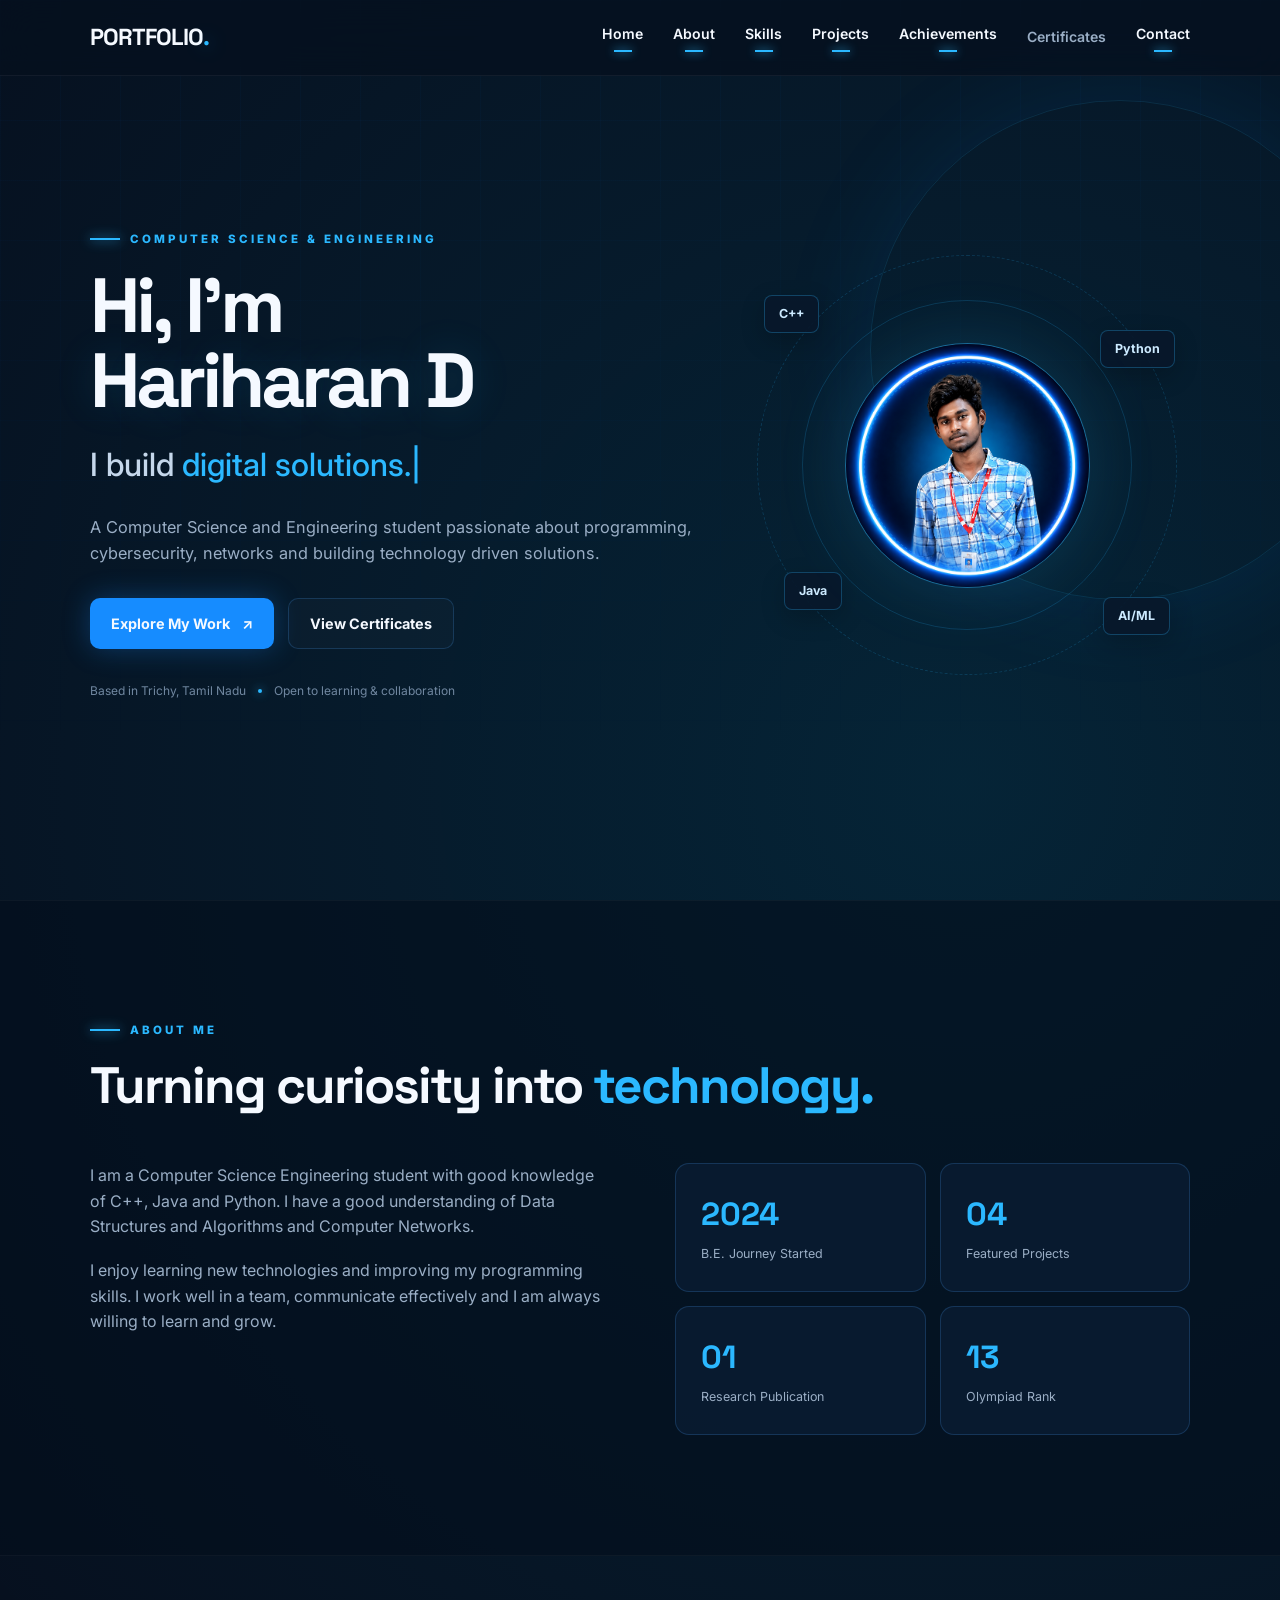
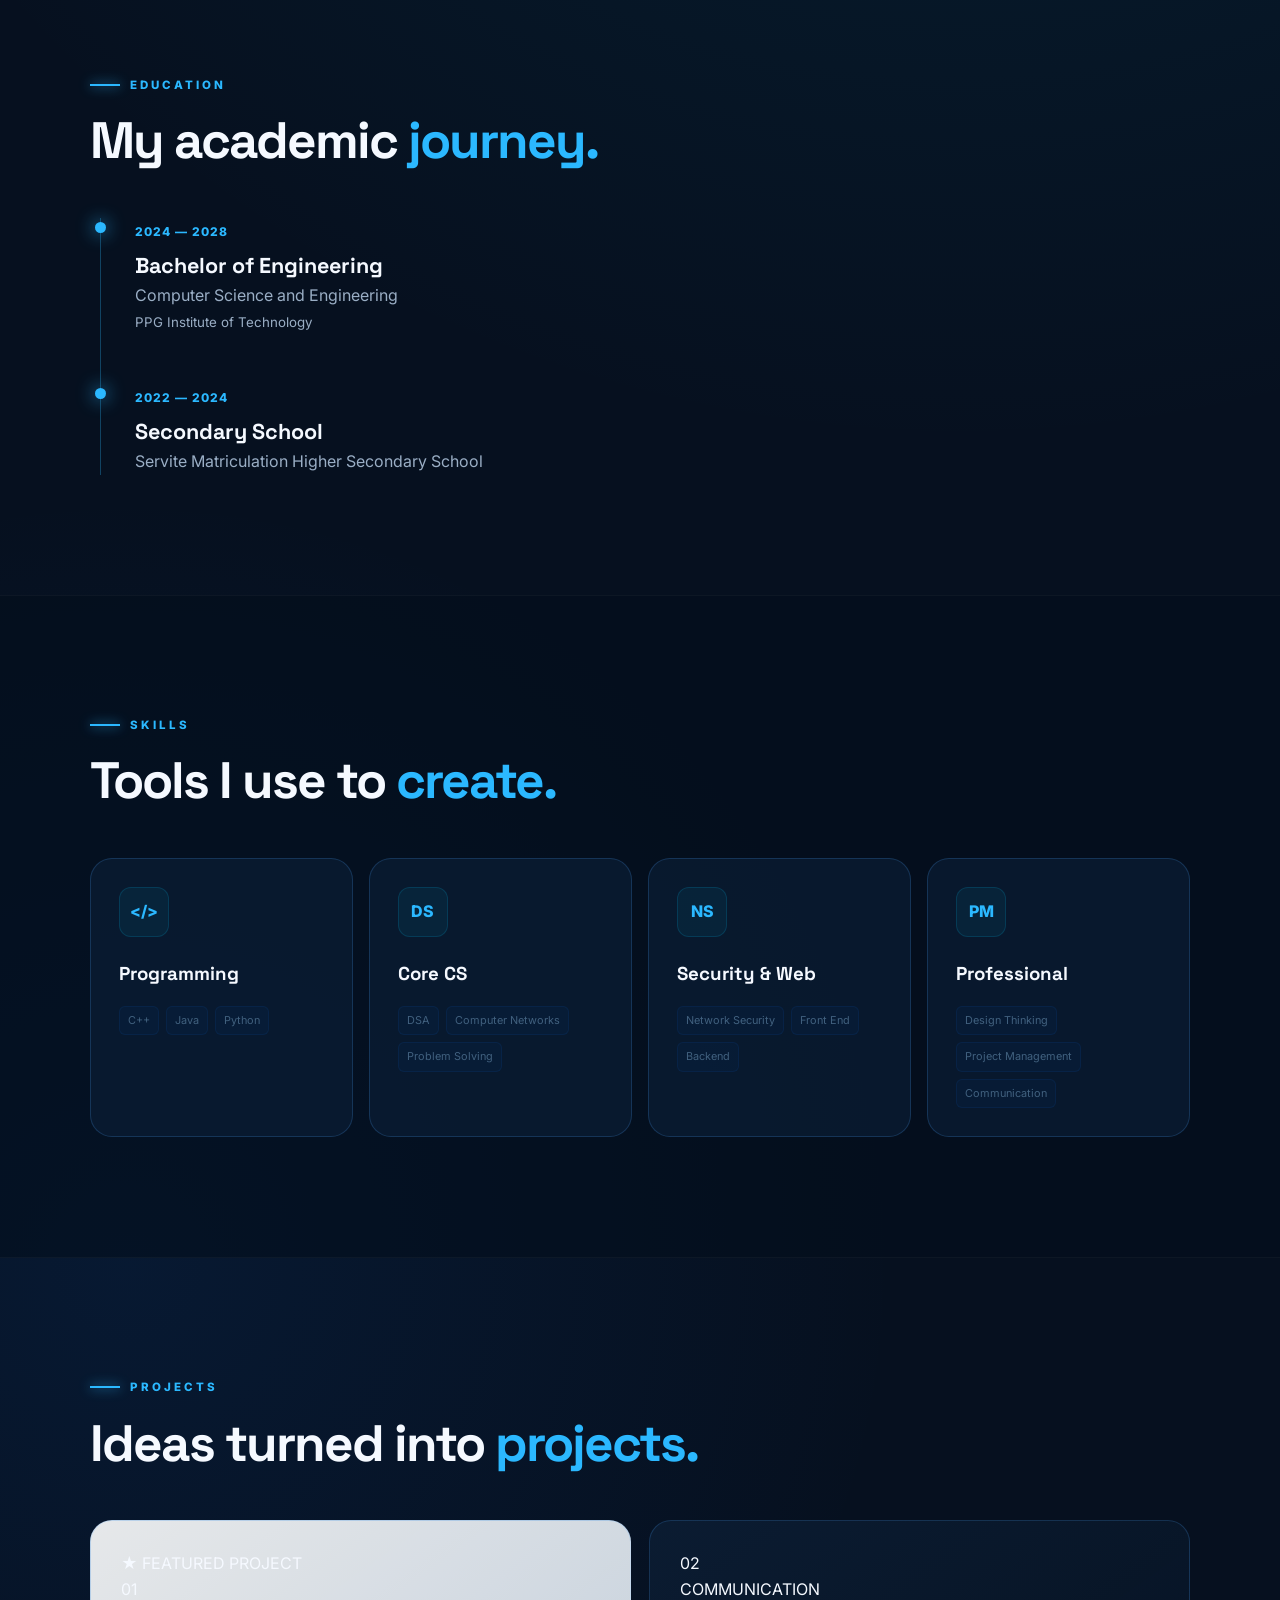
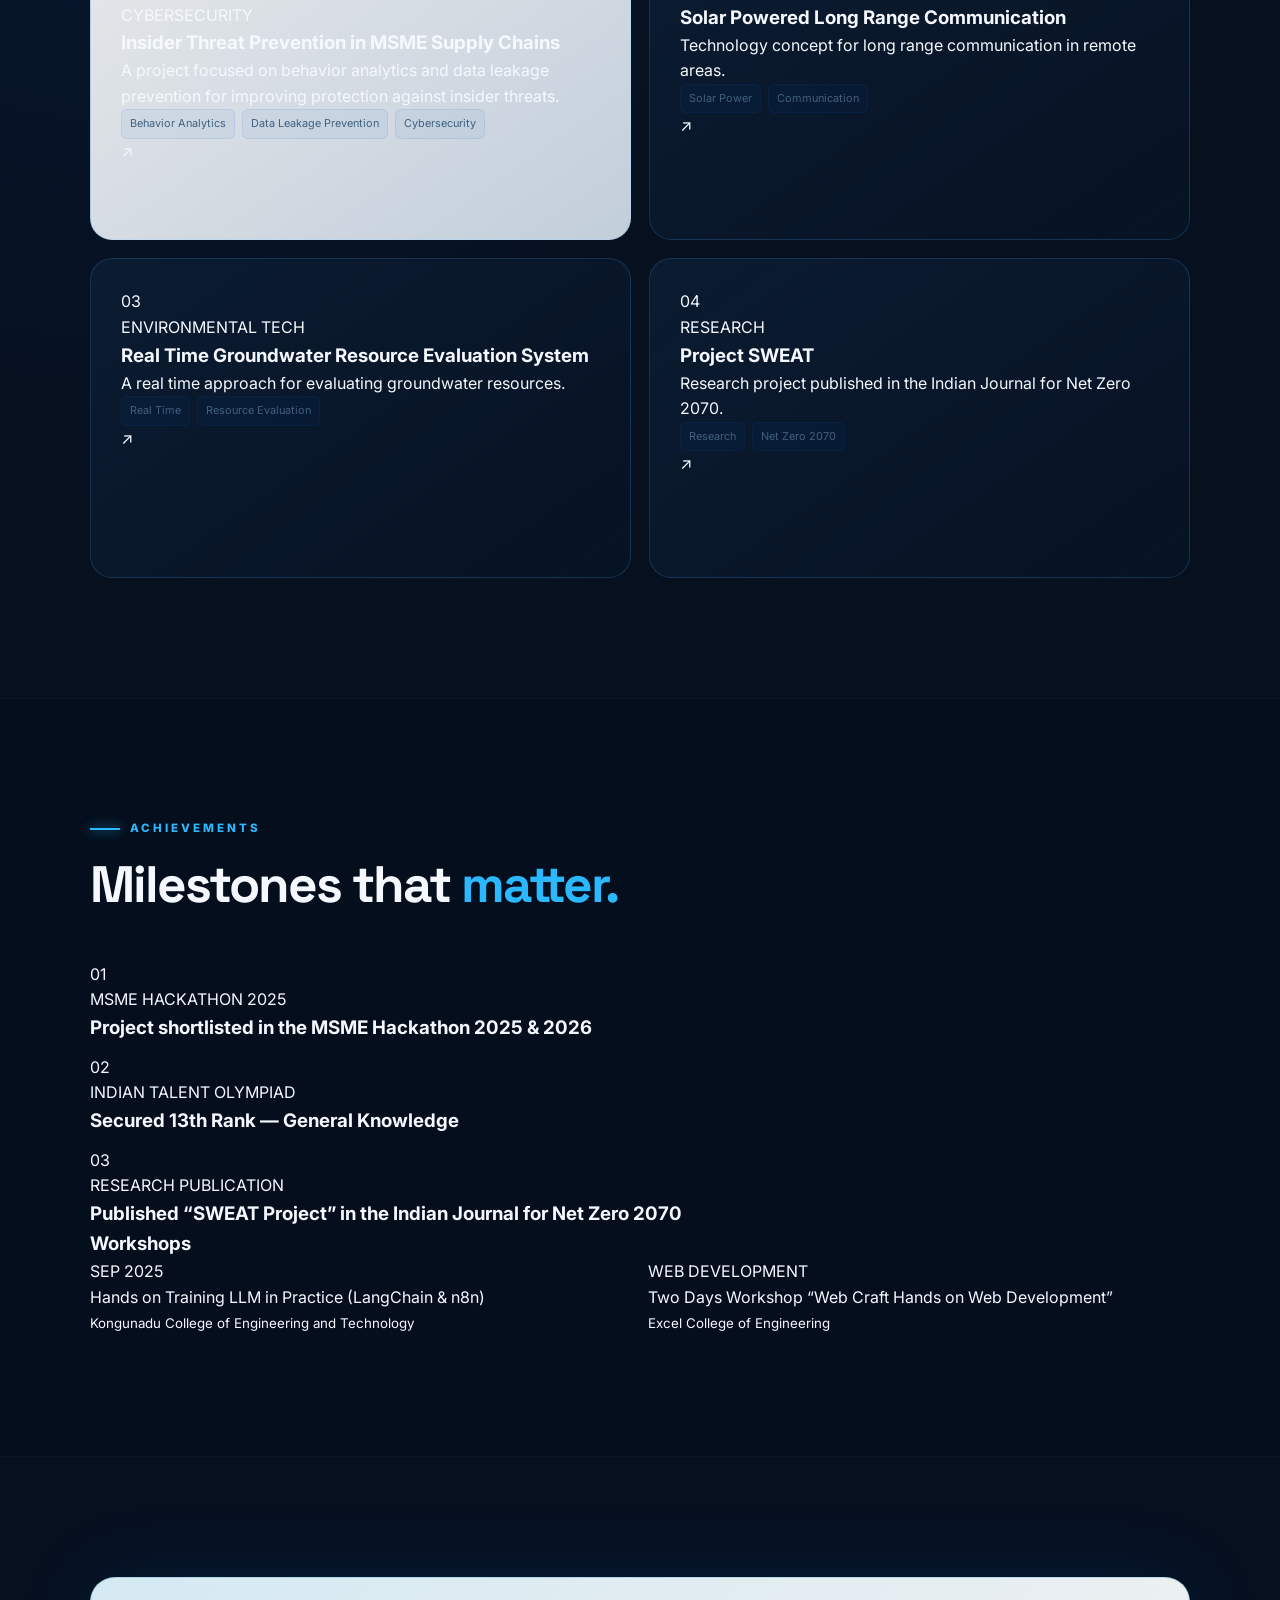
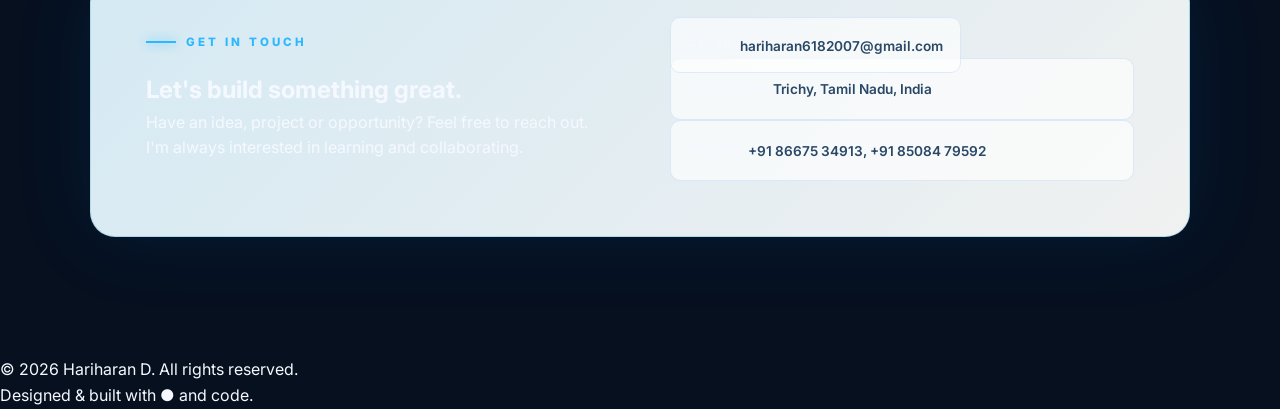
==== commit 9844d6ba: "Add certificates page and related assets" ====
--- a/index.html
+++ b/index.html
@@ -23,6 +23,7 @@
       <a href="#skills">Skills</a>
       <a href="#projects">Projects</a>
       <a href="#achievements">Achievements</a>
+      <a href="certificates.html" data-page="certificates">Certificates</a>
       <a href="#contact">Contact</a>
     </nav>
   </header>
@@ -40,7 +41,7 @@
         </p>
         <div class="hero-buttons">
           <a href="#projects" class="btn btn-primary">Explore My Work <span>↗</span></a>
-          <a href="#contact" class="btn btn-outline">Contact Me</a>
+          <a href="certificates.html" class="btn btn-outline">View Certificates</a>
         </div>
         <div class="quick-links">
           <span>Based in Trichy, Tamil Nadu</span>
@@ -94,7 +95,7 @@
             <span class="stat-label">Research Publication</span>
           </div>
           <div class="stat-card">
-            <span class="stat-number">09</span>
+            <span class="stat-number">13</span>
             <span class="stat-label">Olympiad Rank</span>
           </div>
         </div>
@@ -239,14 +240,14 @@
           <div class="achievement-icon">01</div>
           <div>
             <span>MSME HACKATHON 2025</span>
-            <h3>Project shortlisted in the MSME Hackathon 2025</h3>
+            <h3>Project shortlisted in the MSME Hackathon 2025 & 2026</h3>
           </div>
         </div>
         <div class="achievement reveal">
           <div class="achievement-icon">02</div>
           <div>
             <span>INDIAN TALENT OLYMPIAD</span>
-            <h3>Secured 9th Rank — General Knowledge</h3>
+            <h3>Secured 13th Rank — General Knowledge</h3>
           </div>
         </div>
         <div class="achievement reveal">
--- a/style.css
+++ b/style.css
@@ -188,4 +188,107 @@
     .workshop-grid {
         grid-template-columns: 1fr;
     }
+}
+
+.certificates-page {
+    min-height: 100vh;
+    padding-top: 120px;
+}
+
+.certificates-hero {
+    padding-bottom: 80px;
+}
+
+.certificate-grid {
+    display: grid;
+    grid-template-columns: repeat(2, minmax(0, 1fr));
+    gap: 22px;
+    margin-top: 36px;
+}
+
+.certificate-card {
+    background: linear-gradient(145deg, rgba(14, 42, 72, 0.95), rgba(6, 16, 31, 0.9));
+    border: 1px solid rgba(43, 184, 255, 0.2);
+    border-radius: 22px;
+    overflow: hidden;
+    box-shadow: 0 25px 60px rgba(0, 0, 0, 0.18);
+    transition: transform 0.25s ease, border-color 0.25s ease;
+}
+
+.certificate-card:hover {
+    transform: translateY(-4px);
+    border-color: rgba(43, 184, 255, 0.52);
+}
+
+.certificate-image-wrap {
+    width: 100%;
+    aspect-ratio: 16 / 10;
+    border-bottom: 1px solid rgba(255, 255, 255, 0.08);
+    background: rgba(8, 25, 42, 0.85);
+}
+
+.certificate-image {
+    display: block;
+    width: 100%;
+    height: 100%;
+    object-fit: cover;
+}
+
+.certificate-content {
+    padding: 22px 22px 24px;
+}
+
+.certificate-badge {
+    display: inline-block;
+    margin-bottom: 14px;
+    padding: 7px 12px;
+    border-radius: 999px;
+    background: rgba(43, 184, 255, 0.12);
+    border: 1px solid rgba(43, 184, 255, 0.4);
+    color: var(--neon);
+    font-size: 0.7rem;
+    font-weight: 700;
+    letter-spacing: 1.2px;
+    text-transform: uppercase;
+}
+
+.certificate-card h3 {
+    font-family: "Space Grotesk", sans-serif;
+    font-size: clamp(1.35rem, 2vw, 1.8rem);
+    margin-bottom: 10px;
+    letter-spacing: -0.03em;
+}
+
+.certificate-card p {
+    color: var(--muted);
+    margin-bottom: 18px;
+}
+
+.certificate-meta {
+    display: flex;
+    flex-wrap: wrap;
+    gap: 10px;
+}
+
+.certificate-meta span {
+    padding: 7px 10px;
+    border-radius: 999px;
+    background: rgba(255, 255, 255, 0.04);
+    border: 1px solid rgba(255, 255, 255, 0.08);
+    color: #dfeaf7;
+    font-size: 0.76rem;
+    font-weight: 600;
+}
+
+.certificate-actions {
+    display: flex;
+    gap: 14px;
+    flex-wrap: wrap;
+    margin-top: 28px;
+}
+
+@media (max-width: 768px) {
+    .certificate-grid {
+        grid-template-columns: 1fr;
+    }
 }
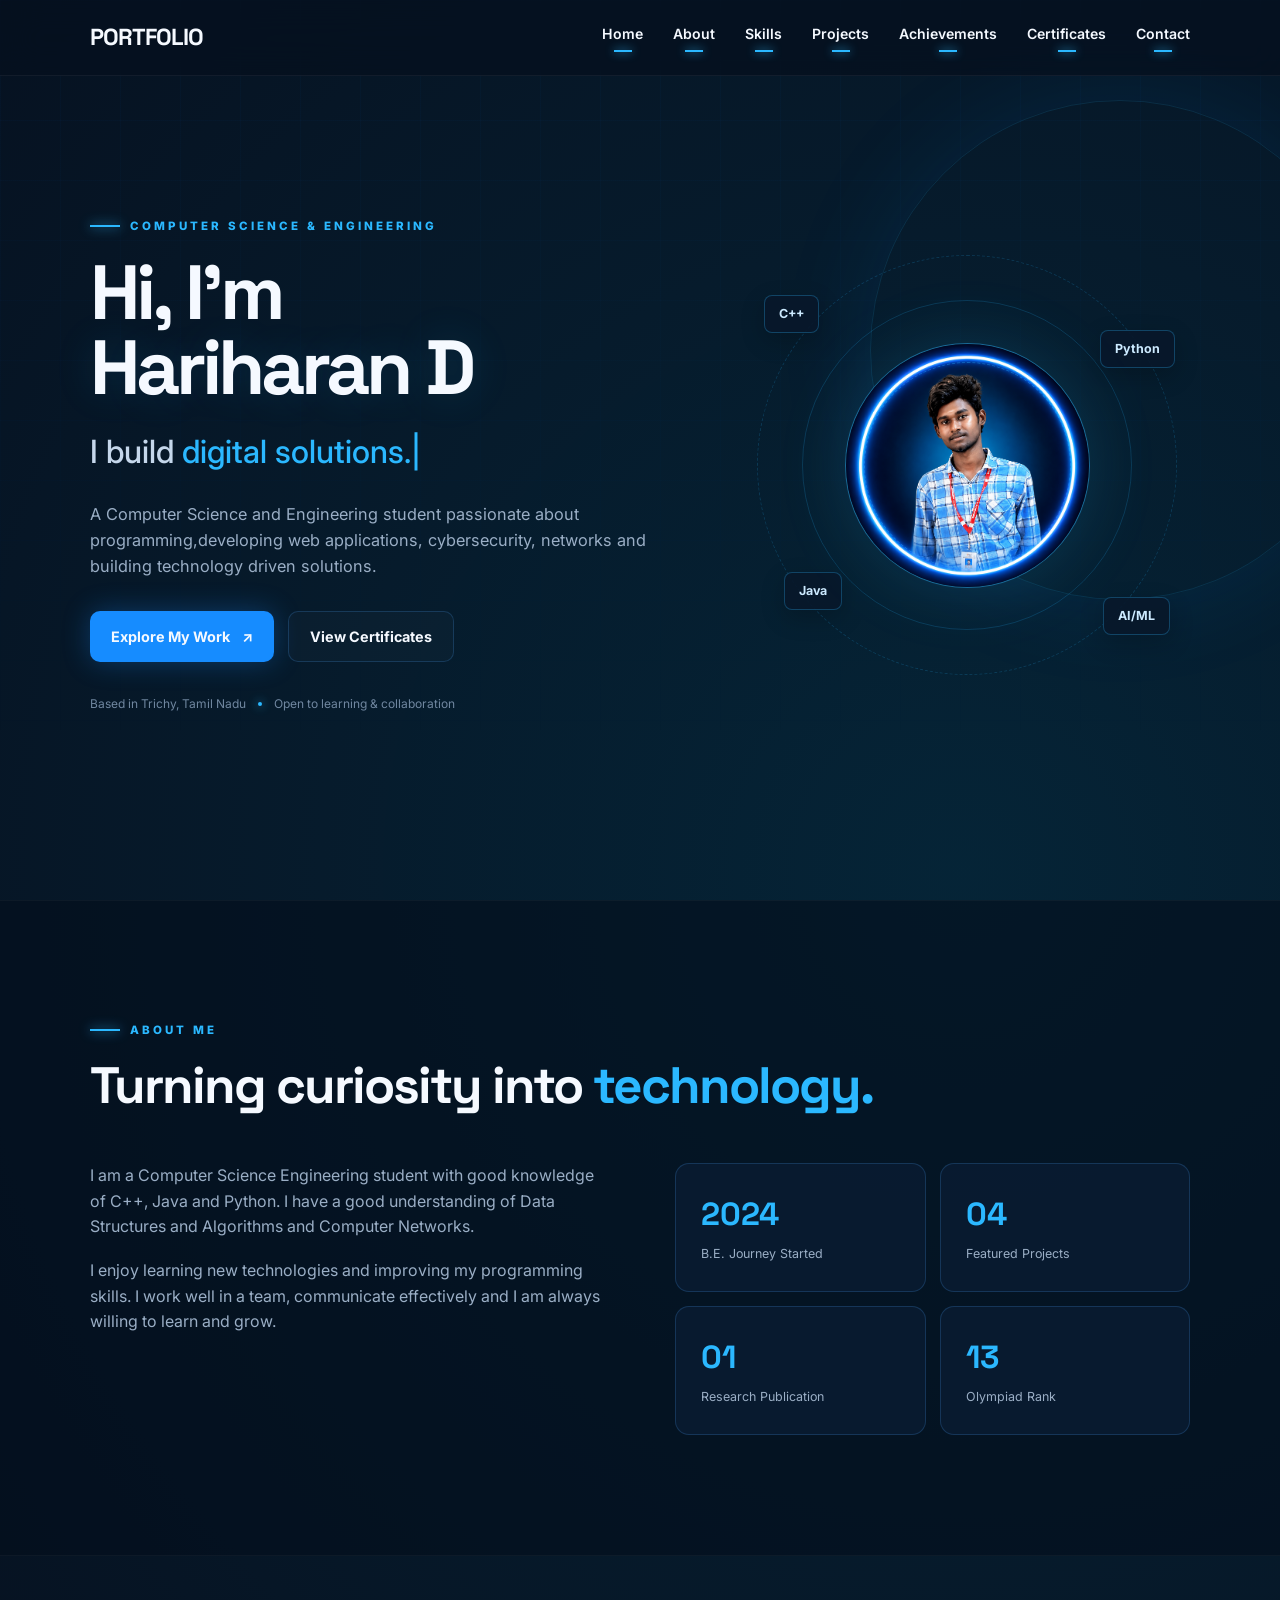
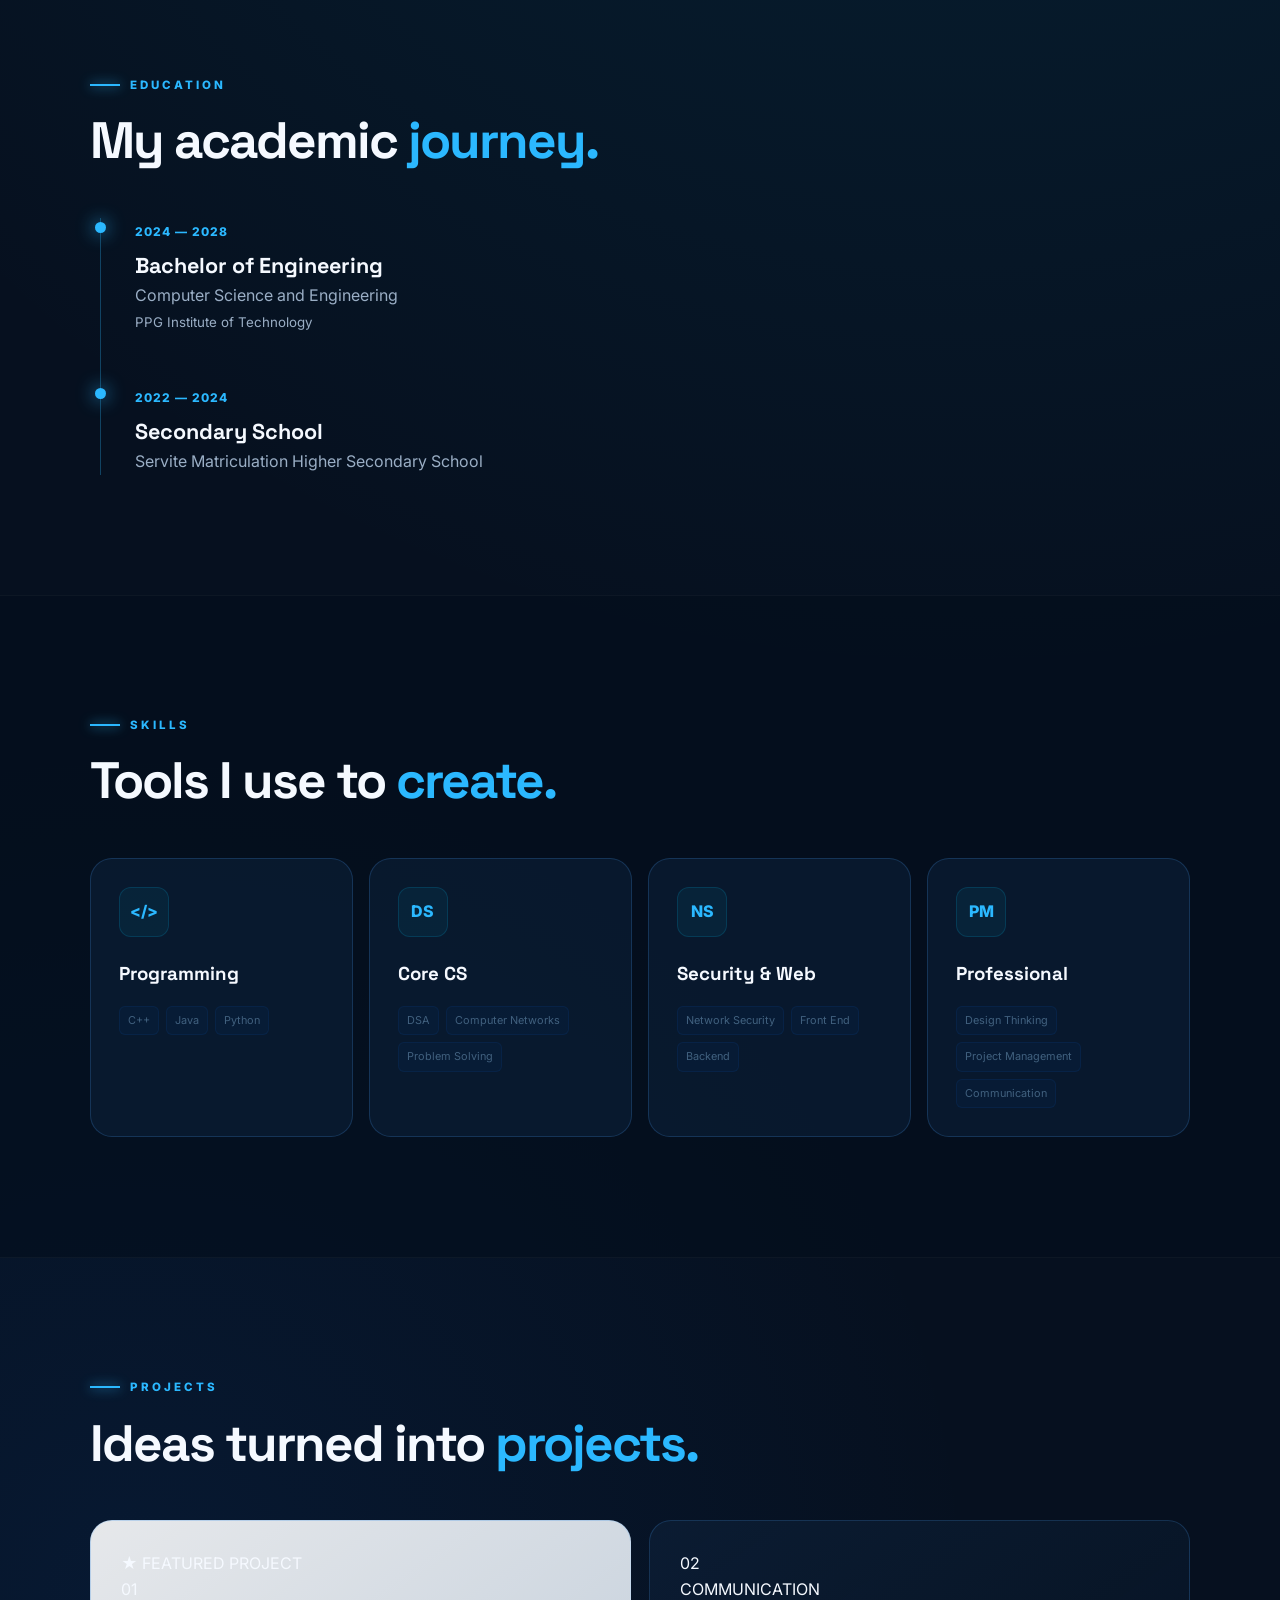
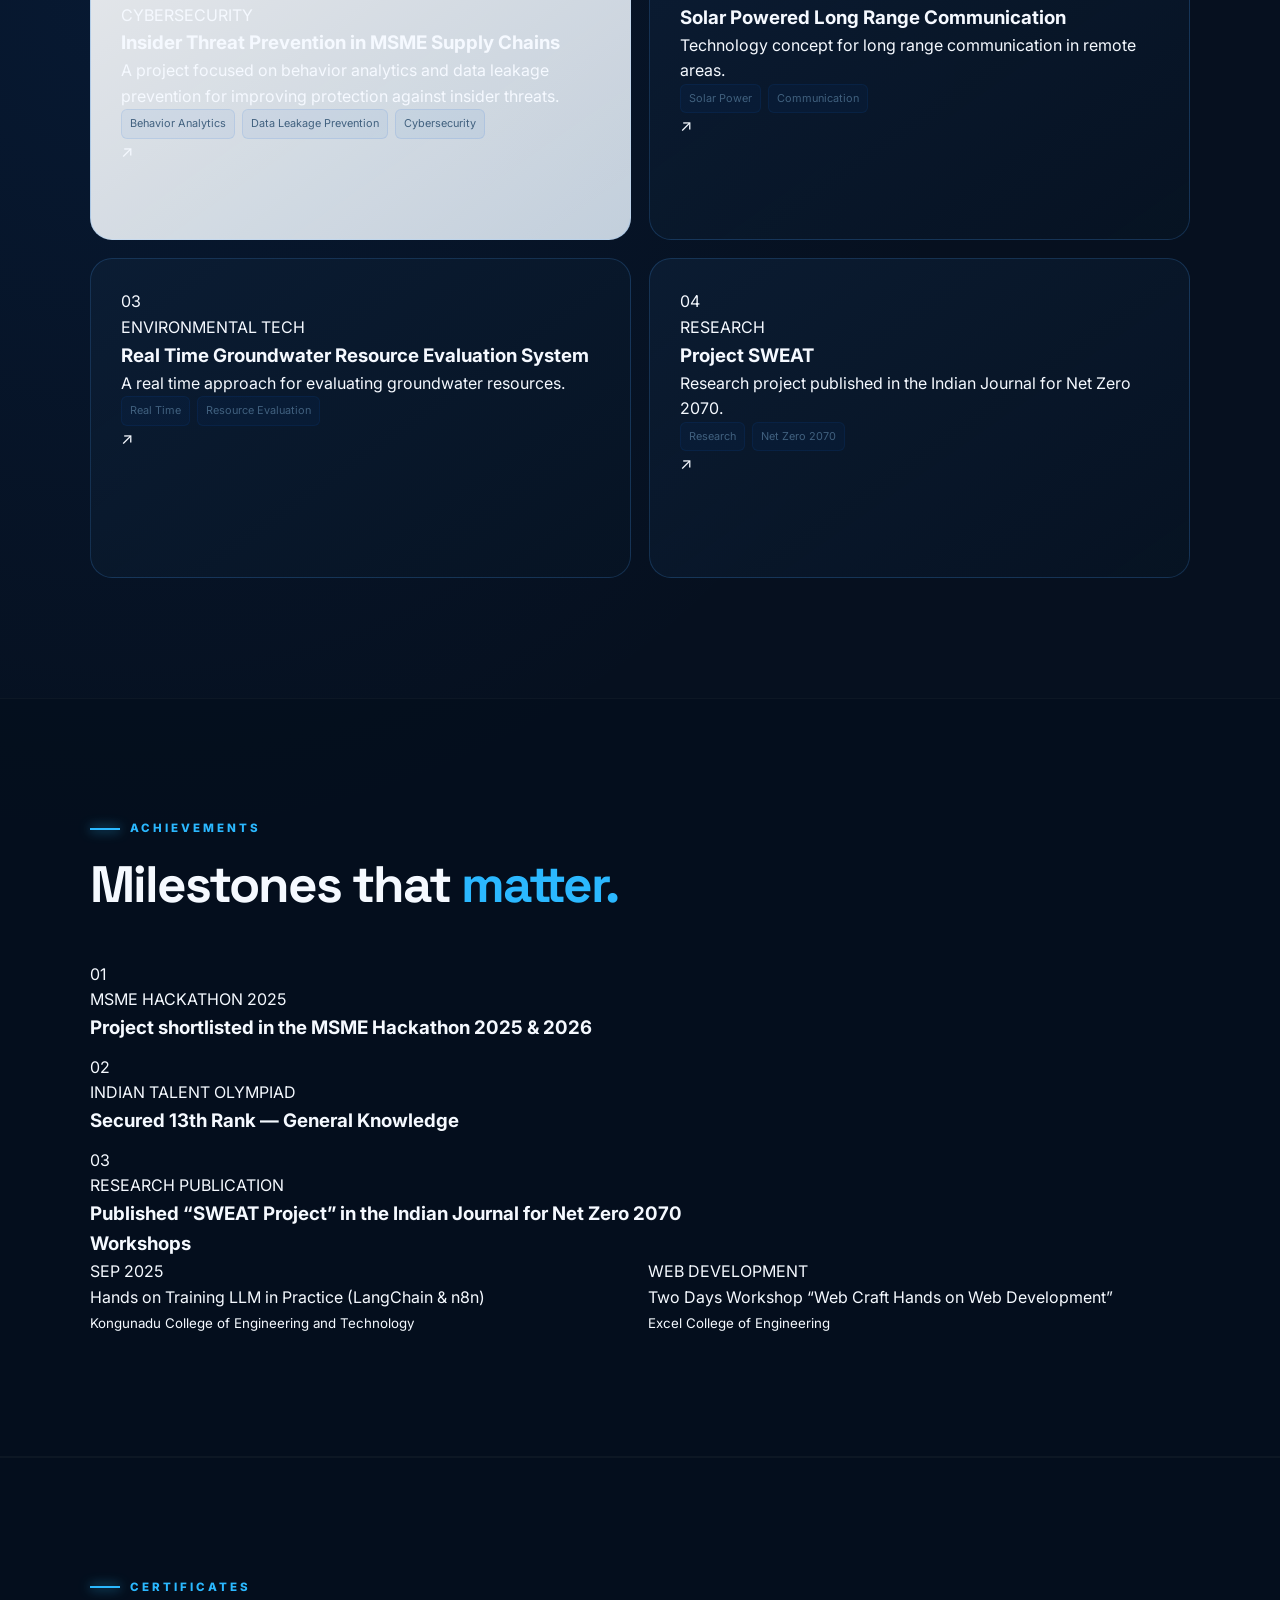
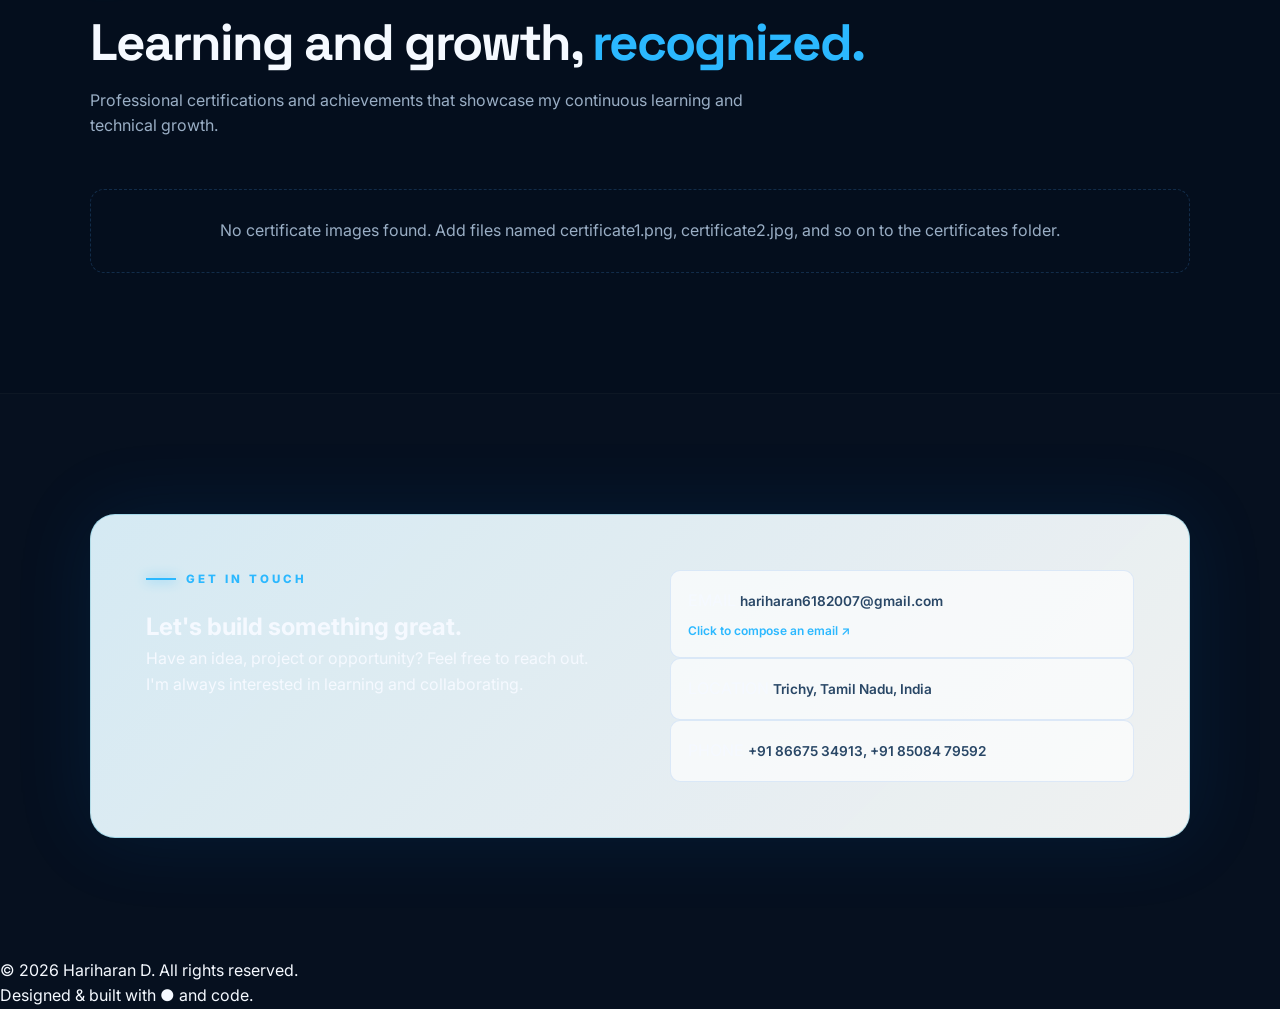
==== commit e5a19d78: "Add certificate gallery and improve email contact link Add a responsive certificate section with a l" ====
--- a/index.html
+++ b/index.html
@@ -13,7 +13,7 @@
 <body>
   <div class="cursor-glow"></div>
   <header class="header">
-    <a href="#home" class="logo">PORTFOLIO<span>.</span></a>
+    <a href="#home" class="logo">PORTFOLIO</a>
     <button class="menu-toggle" aria-label="Toggle navigation">
       <span></span><span></span><span></span>
     </button>
@@ -23,7 +23,7 @@
       <a href="#skills">Skills</a>
       <a href="#projects">Projects</a>
       <a href="#achievements">Achievements</a>
-      <a href="certificates.html" data-page="certificates">Certificates</a>
+      <a href="#certificates">Certificates</a>
       <a href="#contact">Contact</a>
     </nav>
   </header>
@@ -36,12 +36,12 @@
         <h1>Hi, I'm <strong>Hariharan D</strong></h1>
         <h2>I build <span id="typed-text"></span><span class="typing-cursor">|</span></h2>
         <p class="hero-description">
-          A Computer Science and Engineering student passionate about programming,
+          A Computer Science and Engineering student passionate about programming,developing web applications,
           cybersecurity, networks and building technology driven solutions.
         </p>
         <div class="hero-buttons">
           <a href="#projects" class="btn btn-primary">Explore My Work <span>↗</span></a>
-          <a href="certificates.html" class="btn btn-outline">View Certificates</a>
+          <a href="#certificates" class="btn btn-outline">View Certificates</a>
         </div>
         <div class="quick-links">
           <span>Based in Trichy, Tamil Nadu</span>
@@ -274,6 +274,22 @@
         </div>
       </div>
     </section>
+    <!-- CERTIFICATES -->
+    <section id="certificates" class="section section-alt certificates-section">
+      <div class="section-heading reveal">
+        <p class="eyebrow"><span></span> CERTIFICATES</p>
+        <h2>Learning and growth, <span>recognized.</span></h2>
+        <p class="certificate-intro">Professional certifications and achievements that showcase my continuous learning and technical growth.</p>
+      </div>
+      <div class="certificate-grid" id="certificateGallery" aria-live="polite">
+        <p class="certificate-empty-state" id="certificateEmptyState">Looking for certificate images in the certificates folder...</p>
+      </div>
+    </section>
+    <dialog class="certificate-modal" id="certificateModal" aria-label="Certificate viewer">
+      <button class="certificate-modal-close" id="certificateModalClose" type="button" aria-label="Close certificate viewer">&times;</button>
+      <img class="certificate-modal-image" id="certificateModalImage" alt="">
+      <p class="certificate-modal-caption" id="certificateModalCaption"></p>
+    </dialog>
     <!-- CONTACT -->
     <section id="contact" class="section contact-section">
       <div class="contact-box reveal">
@@ -286,9 +302,10 @@
           </p>
         </div>
         <div class="contact-details">
-          <a href="mailto:hariharan6182007@gmail.com" class="contact-item">
+          <a href="https://mail.google.com/mail/?view=cm&amp;fs=1&amp;to=hariharan6182007%40gmail.com&amp;su=Portfolio%20inquiry" class="contact-item email-contact" target="_blank" rel="noopener noreferrer" aria-label="Compose an email to hariharan6182007@gmail.com">
             <span class="contact-label">EMAIL</span>
             <strong>hariharan6182007@gmail.com</strong>
+            <span class="email-action">Click to compose an email ↗</span>
           </a>
           <div class="contact-item">
             <span class="contact-label">LOCATION</span>
--- a/style.css
+++ b/style.css
@@ -183,6 +183,30 @@
     overflow-wrap: anywhere;
 }
 
+.email-contact {
+    display: block;
+    transition: border-color 0.25s ease, background 0.25s ease;
+}
+
+.email-contact:hover,
+.email-contact:focus-visible {
+    border-color: rgba(43, 184, 255, 0.5);
+    background: rgba(43, 184, 255, 0.06);
+}
+
+.email-contact:focus-visible {
+    outline: 2px solid var(--neon);
+    outline-offset: 3px;
+}
+
+.email-action {
+    display: block;
+    margin-top: 8px;
+    color: var(--neon);
+    font-size: 0.75rem;
+    font-weight: 600;
+}
+
 @media (max-width: 720px) {
     .projects-grid,
     .workshop-grid {
@@ -190,40 +214,51 @@
     }
 }
 
-.certificates-page {
-    min-height: 100vh;
-    padding-top: 120px;
-}
-
-.certificates-hero {
-    padding-bottom: 80px;
+.certificate-intro {
+    max-width: 680px;
+    margin-top: 18px;
+    color: var(--muted);
 }
 
 .certificate-grid {
     display: grid;
-    grid-template-columns: repeat(2, minmax(0, 1fr));
+    grid-template-columns: repeat(3, minmax(0, 1fr));
     gap: 22px;
-    margin-top: 36px;
 }
 
 .certificate-card {
-    background: linear-gradient(145deg, rgba(14, 42, 72, 0.95), rgba(6, 16, 31, 0.9));
-    border: 1px solid rgba(43, 184, 255, 0.2);
-    border-radius: 22px;
+    min-width: 0;
+    padding: 0;
     overflow: hidden;
-    box-shadow: 0 25px 60px rgba(0, 0, 0, 0.18);
-    transition: transform 0.25s ease, border-color 0.25s ease;
-}
-
-.certificate-card:hover {
-    transform: translateY(-4px);
-    border-color: rgba(43, 184, 255, 0.52);
+    border: 1px solid var(--border);
+    border-radius: var(--radius);
+    background: linear-gradient(145deg, rgba(14, 42, 72, 0.82), rgba(6, 16, 31, 0.9));
+    color: var(--white);
+    font: inherit;
+    box-shadow: 0 18px 50px rgba(0, 0, 0, 0.16);
+    text-align: left;
+    transition: transform 0.3s ease, border-color 0.3s ease, box-shadow 0.3s ease;
+    cursor: pointer;
+}
+
+.certificate-card:hover,
+.certificate-card:focus-visible {
+    transform: translateY(-5px);
+    border-color: rgba(43, 184, 255, 0.58);
+    box-shadow: 0 18px 50px rgba(0, 0, 0, 0.2), 0 0 28px rgba(43, 184, 255, 0.12);
+}
+
+.certificate-card:focus-visible,
+.certificate-modal-close:focus-visible {
+    outline: 2px solid var(--neon);
+    outline-offset: 3px;
 }
 
 .certificate-image-wrap {
-    width: 100%;
-    aspect-ratio: 16 / 10;
-    border-bottom: 1px solid rgba(255, 255, 255, 0.08);
+    display: grid;
+    aspect-ratio: 1.42;
+    place-items: center;
+    overflow: hidden;
     background: rgba(8, 25, 42, 0.85);
 }
 
@@ -231,64 +266,91 @@
     display: block;
     width: 100%;
     height: 100%;
-    object-fit: cover;
-}
-
-.certificate-content {
-    padding: 22px 22px 24px;
-}
-
-.certificate-badge {
-    display: inline-block;
-    margin-bottom: 14px;
-    padding: 7px 12px;
-    border-radius: 999px;
-    background: rgba(43, 184, 255, 0.12);
-    border: 1px solid rgba(43, 184, 255, 0.4);
-    color: var(--neon);
-    font-size: 0.7rem;
-    font-weight: 700;
-    letter-spacing: 1.2px;
-    text-transform: uppercase;
-}
-
-.certificate-card h3 {
+    object-fit: contain;
+    transition: transform 0.45s ease;
+}
+
+.certificate-card:hover .certificate-image,
+.certificate-card:focus-visible .certificate-image {
+    transform: scale(1.045);
+}
+
+.certificate-card-title {
+    display: block;
+    padding: 18px 20px 20px;
+    color: var(--white);
     font-family: "Space Grotesk", sans-serif;
-    font-size: clamp(1.35rem, 2vw, 1.8rem);
-    margin-bottom: 10px;
-    letter-spacing: -0.03em;
-}
-
-.certificate-card p {
+    font-size: 1.05rem;
+    font-weight: 600;
+}
+
+.certificate-empty-state {
+    grid-column: 1 / -1;
+    padding: 28px;
+    border: 1px dashed var(--border);
+    border-radius: 14px;
     color: var(--muted);
-    margin-bottom: 18px;
-}
-
-.certificate-meta {
-    display: flex;
-    flex-wrap: wrap;
-    gap: 10px;
-}
-
-.certificate-meta span {
-    padding: 7px 10px;
-    border-radius: 999px;
+    text-align: center;
+}
+
+.certificate-modal {
+    position: fixed;
+    inset: 0;
+    width: min(1000px, 94vw);
+    max-width: 94vw;
+    max-height: 92vh;
+    margin: auto;
+    padding: 54px 24px 20px;
+    overflow: auto;
+    border: 1px solid rgba(43, 184, 255, 0.35);
+    border-radius: 18px;
+    background: #071426;
+    color: var(--white);
+    box-shadow: 0 25px 90px rgba(0, 0, 0, 0.65), 0 0 40px rgba(43, 184, 255, 0.12);
+}
+
+.certificate-modal::backdrop {
+    background: rgba(2, 8, 16, 0.82);
+    backdrop-filter: blur(8px);
+}
+
+.certificate-modal-close {
+    position: absolute;
+    top: 10px;
+    right: 14px;
+    width: 38px;
+    height: 38px;
+    border: 1px solid var(--border);
+    border-radius: 50%;
     background: rgba(255, 255, 255, 0.04);
-    border: 1px solid rgba(255, 255, 255, 0.08);
-    color: #dfeaf7;
-    font-size: 0.76rem;
-    font-weight: 600;
-}
-
-.certificate-actions {
-    display: flex;
-    gap: 14px;
-    flex-wrap: wrap;
-    margin-top: 28px;
-}
-
-@media (max-width: 768px) {
+    color: var(--white);
+    font-size: 1.7rem;
+    line-height: 1;
+    cursor: pointer;
+}
+
+.certificate-modal-image {
+    display: block;
+    width: 100%;
+    max-height: 75vh;
+    object-fit: contain;
+    margin: 0 auto;
+}
+
+.certificate-modal-caption {
+    margin-top: 12px;
+    color: var(--muted);
+    text-align: center;
+}
+
+@media (max-width: 950px) {
+    .certificate-grid {
+        grid-template-columns: repeat(2, minmax(0, 1fr));
+    }
+}
+
+@media (max-width: 720px) {
     .certificate-grid {
         grid-template-columns: 1fr;
     }
-}+}
